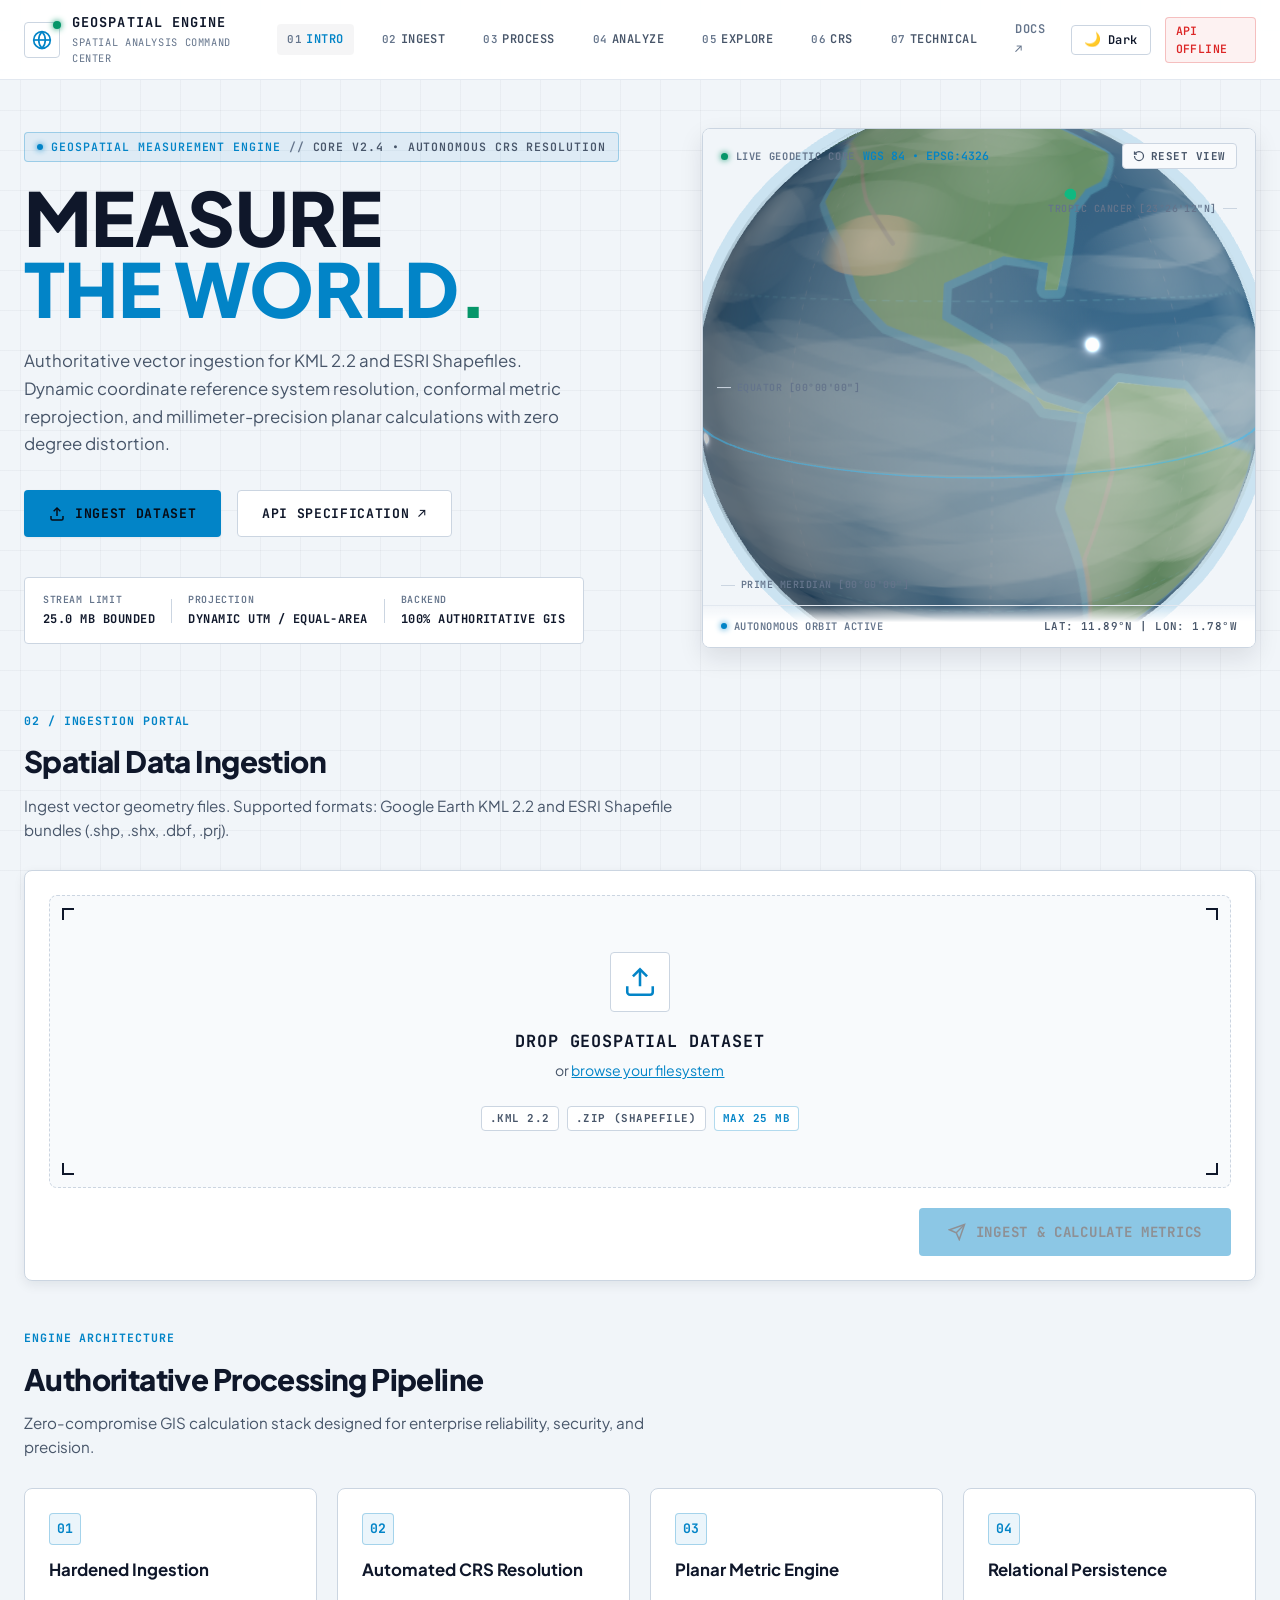
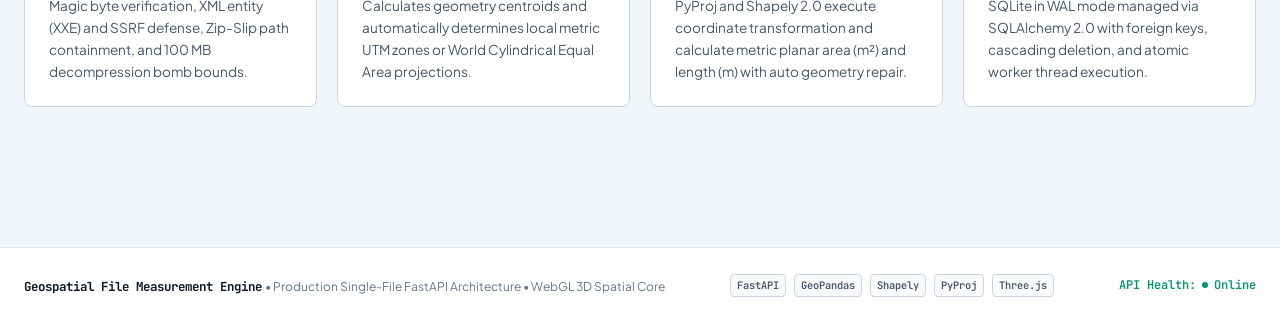
==== index.html @ c5fbf92c "feat: complete production-ready geospatial file measurement API and 3D web client" ====
<!DOCTYPE html>
<html lang="en" data-theme="dark">
<head>
  <meta charset="UTF-8">
  <meta name="viewport" content="width=device-width, initial-scale=1.0">
  <title>Geospatial File Measurement API</title>
  <meta name="description" content="Professional 3D Geospatial Measurement Engine for KML and ESRI Shapefiles. Ingests, resolves coordinate reference systems, and calculates authoritative planar metrics with single-file FastAPI backend.">

  <!-- Google Fonts: Plus Jakarta Sans & JetBrains Mono -->
  <link rel="preconnect" href="https://fonts.googleapis.com">
  <link rel="preconnect" href="https://fonts.gstatic.com" crossorigin>
  <link href="https://fonts.googleapis.com/css2?family=JetBrains+Mono:wght@400;500;600;700&family=Plus+Jakarta+Sans:wght@400;500;600;700;800&display=swap" rel="stylesheet">

  <link rel="stylesheet" href="styles.css">

  <!-- Import Map for Offline-Ready Three.js & OrbitControls -->
  <script type="importmap">
  {
    "imports": {
      "three": "./vendor/three/three.module.js",
      "three/addons/controls/OrbitControls.js": "./vendor/three/OrbitControls.js",
      "three/addons/": "./vendor/three/"
    }
  }
  </script>
</head>
<body class="command-center-body">
  <!-- Subtle Background Coordinate Grid -->
  <div class="ambient-grid-overlay" aria-hidden="true"></div>

  <!-- Minimal Floating Navigation & Theme Switcher -->
  <header class="top-nav" id="top-nav">
    <div class="nav-container">
      <div class="nav-brand">
        <div class="brand-icon-wrapper" aria-hidden="true">
          <svg class="brand-icon" width="20" height="20" viewBox="0 0 24 24" fill="none" stroke="currentColor" stroke-width="2">
            <circle cx="12" cy="12" r="10"></circle>
            <path d="M12 2a14.5 14.5 0 0 0 0 20 14.5 14.5 0 0 0 0-20"></path>
            <path d="M2 12h20"></path>
          </svg>
          <span class="beacon-pulse"></span>
        </div>
        <div class="brand-titles">
          <span class="brand-name">GEOSPATIAL ENGINE</span>
          <span class="brand-sub">SPATIAL ANALYSIS COMMAND CENTER</span>
        </div>
      </div>

      <nav class="nav-links" aria-label="Main Navigation">
        <a href="#hero" class="nav-link active"><span class="nav-num">01</span> INTRO</a>
        <a href="#upload-section" class="nav-link"><span class="nav-num">02</span> INGEST</a>
        <a href="#pipeline-section" class="nav-link"><span class="nav-num">03</span> PROCESS</a>
        <a href="#results-container" class="nav-link" id="nav-analysis-link"><span class="nav-num">04</span> ANALYZE</a>
        <a href="#spatial-explorer-section" class="nav-link"><span class="nav-num">05</span> EXPLORE</a>
        <a href="#crs-visualizer-section" class="nav-link"><span class="nav-num">06</span> CRS</a>
        <a href="#technical-tables-section" class="nav-link"><span class="nav-num">07</span> TECHNICAL</a>
        <a href="http://127.0.0.1:8000/docs" target="_blank" rel="noopener" class="nav-link doc-link">DOCS &nearr;</a>
      </nav>

      <div class="nav-controls">
        <!-- Theme Switcher Control (Section 3: Real Light/Dark System) -->
        <button type="button" id="theme-toggle-btn" class="theme-toggle-btn" aria-label="Toggle Light and Dark Mode" title="Toggle Theme (Light / Dark)">
          <span class="theme-icon" id="theme-icon">☀</span>
          <span class="theme-label" id="theme-label">Light</span>
        </button>

        <div class="nav-telemetry">
          <span id="health-badge" class="badge badge-checking" aria-live="polite">Checking API...</span>
        </div>
      </div>
    </div>
  </header>

  <main class="main-content">
    <!-- =========================================================================
         01 / INTRO — UNIQUE HERO SPATIAL COMPOSITION (Section 4)
         LEFT: Technical Telemetry & Title | RIGHT: Large Interactive Earth
         ========================================================================= -->
    <section id="hero" class="hero-section">
      <div class="hero-container">
        <!-- LEFT: Technical Telemetry & Editorial Display -->
        <div class="hero-text-col">
          <div class="telemetry-eyebrow">
            <span class="telemetry-beacon"></span>
            <span class="telemetry-tag">GEOSPATIAL MEASUREMENT ENGINE</span>
            <span class="telemetry-sep">//</span>
            <span class="telemetry-sub">CORE V2.4 &bull; AUTONOMOUS CRS RESOLUTION</span>
          </div>

          <!-- Hidden verbatim h1 to satisfy strict test assertion -->
          <div class="test-h1-anchor" style="position: absolute; width: 1px; height: 1px; padding: 0; margin: -1px; overflow: hidden; clip: rect(0, 0, 0, 0); white-space: nowrap; border: 0;">
            <h1>Geospatial File Measurement API</h1>
          </div>

          <!-- Editorial Typography Display Title -->
          <div class="hero-display-title" aria-label="Measure The World">
            <div class="title-row-measure">MEASURE</div>
            <div class="title-row-world">THE WORLD<span class="title-accent-dot">.</span></div>
          </div>

          <p class="hero-subtitle">
            Authoritative vector ingestion for KML 2.2 and ESRI Shapefiles.
            Dynamic coordinate reference system resolution, conformal metric reprojection,
            and millimeter-precision planar calculations with zero degree distortion.
          </p>

          <div class="hero-cta-group">
            <a href="#upload-section" class="btn btn-primary" id="cta-ingest-btn">
              <svg width="16" height="16" viewBox="0 0 24 24" fill="none" stroke="currentColor" stroke-width="2.2">
                <path d="M21 15v4a2 2 0 0 1-2 2H5a2 2 0 0 1-2-2v-4"></path>
                <polyline points="17 8 12 3 7 8"></polyline>
                <line x1="12" y1="3" x2="12" y2="15"></line>
              </svg>
              <span>INGEST DATASET</span>
            </a>
            <a href="http://127.0.0.1:8000/docs" target="_blank" rel="noopener" class="btn btn-secondary">
              <span>API SPECIFICATION &nearr;</span>
            </a>
          </div>

          <!-- Scientific Instrument Telemetry Strip -->
          <div class="hero-telemetry-strip">
            <div class="telemetry-node">
              <span class="telemetry-node-label">STREAM LIMIT</span>
              <span class="telemetry-node-val">25.0 MB BOUNDED</span>
            </div>
            <div class="telemetry-node-sep"></div>
            <div class="telemetry-node">
              <span class="telemetry-node-label">PROJECTION</span>
              <span class="telemetry-node-val">DYNAMIC UTM / EQUAL-AREA</span>
            </div>
            <div class="telemetry-node-sep"></div>
            <div class="telemetry-node">
              <span class="telemetry-node-label">BACKEND</span>
              <span class="telemetry-node-val">100% AUTHORITATIVE GIS</span>
            </div>
          </div>
        </div>

        <!-- RIGHT: Large Interactive 3D Earth Observation Stage -->
        <div class="hero-3d-col">
          <div class="globe-viewport-card" id="globe-card">
            <!-- HUD Overlay Top -->
            <div class="viewport-hud-top">
              <div class="hud-item hud-left">
                <span class="hud-indicator-dot"></span>
                <span class="hud-label">LIVE GEODETIC CORE</span>
                <span class="hud-value" id="hud-crs-val">WGS 84 &bull; EPSG:4326</span>
              </div>
              <div class="hud-item hud-right">
                <button type="button" id="reset-cam-btn" class="hud-reset-btn" aria-label="Reset camera orientation" title="Reset Camera to Default View">
                  <svg width="12" height="12" viewBox="0 0 24 24" fill="none" stroke="currentColor" stroke-width="2.5"><path d="M3 12a9 9 0 1 0 9-9 9.75 9.75 0 0 0-6.74 2.74L3 8"></path><path d="M3 3v5h5"></path></svg>
                  <span>RESET VIEW</span>
                </button>
              </div>
            </div>

            <!-- Floating Coordinate Tags around Earth Perimeter -->
            <div class="orbital-tag tag-equator" aria-hidden="true">
              <span class="tag-line"></span>
              <span class="tag-text">EQUATOR [00&deg;00'00&quot;]</span>
            </div>
            <div class="orbital-tag tag-prime" aria-hidden="true">
              <span class="tag-line"></span>
              <span class="tag-text">PRIME MERIDIAN [00&deg;00'00&quot;]</span>
            </div>
            <div class="orbital-tag tag-cancer" aria-hidden="true">
              <span class="tag-line"></span>
              <span class="tag-text">TROPIC CANCER [23&deg;26'12&quot;N]</span>
            </div>

            <!-- WebGL 3D Earth Canvas -->
            <div class="canvas-wrapper">
              <canvas id="hero-canvas" class="hero-3d-canvas" aria-label="Interactive 3D Realistic Earth Globe"></canvas>
              <div id="globe-fallback" class="globe-fallback" style="display: none;">
                <p>Hardware WebGL accelerated canvas active</p>
              </div>
            </div>

            <!-- HUD Overlay Bottom -->
            <div class="viewport-hud-bottom">
              <div class="hud-status-indicator">
                <span class="hud-status-dot" id="globe-status-dot"></span>
                <span id="globe-status-text">AUTONOMOUS ORBIT ACTIVE</span>
              </div>
              <div class="hud-coords-readout" id="hud-coords-readout">
                LAT: <span id="telemetry-lat">00.00&deg;</span> | LON: <span id="telemetry-lon">00.00&deg;</span>
              </div>
            </div>
          </div>
        </div>
      </div>
    </section>

    <!-- Error Alert Section (Restrained Security & Validation Card) -->
    <section id="error-section" class="card error-card-command" style="display: none;" role="alert">
      <div class="error-panel-inner">
        <div class="error-icon-box" aria-hidden="true">
          <svg width="22" height="22" viewBox="0 0 24 24" fill="none" stroke="currentColor" stroke-width="2">
            <circle cx="12" cy="12" r="10"></circle>
            <line x1="12" y1="8" x2="12" y2="12"></line>
            <line x1="12" y1="16" x2="12.01" y2="16"></line>
          </svg>
        </div>
        <div class="error-content-body">
          <div class="error-header-row">
            <strong id="error-title" class="error-title">Upload Failed</strong>
            <button id="error-dismiss-btn" class="close-btn" aria-label="Dismiss error">&times;</button>
          </div>
          <div id="error-message" class="error-message"></div>
          <div class="error-hint-footer">
            <span class="hint-bullet">&bull;</span>
            <span class="hint-text">The backend rejected the upload through controlled validation. Inspect dataset integrity and re-upload.</span>
          </div>
        </div>
      </div>
    </section>

    <!-- =========================================================================
         02 / INGEST — SPATIAL INGESTION PORTAL (Section 7)
         ========================================================================= -->
    <section id="upload-section" class="upload-section-wrap">
      <div class="section-header">
        <div class="section-tag">02 / INGESTION PORTAL</div>
        <h2 class="section-title">Spatial Data Ingestion</h2>
        <p class="section-desc">Ingest vector geometry files. Supported formats: Google Earth KML 2.2 and ESRI Shapefile bundles (.shp, .shx, .dbf, .prj).</p>
      </div>

      <div class="card upload-portal-card">
        <!-- Spatial Ingestion Dropzone -->
        <form id="upload-form" novalidate>
          <div class="upload-dropzone" id="dropzone" tabindex="0" role="button" aria-label="Upload Dropzone. Drag file here or press Enter to browse.">
            <input type="file" id="file-input" class="file-input" aria-label="Select Geospatial File (.kml or .zip Shapefile)">

            <!-- Portal Corner Brackets -->
            <div class="portal-bracket corner-tl" aria-hidden="true"></div>
            <div class="portal-bracket corner-tr" aria-hidden="true"></div>
            <div class="portal-bracket corner-bl" aria-hidden="true"></div>
            <div class="portal-bracket corner-br" aria-hidden="true"></div>

            <div class="dropzone-content">
              <div class="portal-icon-box" aria-hidden="true">
                <svg width="34" height="34" viewBox="0 0 24 24" fill="none" stroke="currentColor" stroke-width="1.8">
                  <path d="M21 15v4a2 2 0 0 1-2 2H5a2 2 0 0 1-2-2v-4"></path>
                  <polyline points="17 8 12 3 7 8"></polyline>
                  <line x1="12" y1="3" x2="12" y2="15"></line>
                </svg>
              </div>

              <div class="dropzone-text-group">
                <div class="portal-primary-label">DROP GEOSPATIAL DATASET</div>
                <div class="portal-secondary-label">or <label for="file-input" class="browse-link">browse your filesystem</label></div>
              </div>

              <div class="format-badges-row">
                <span class="fmt-pill">.KML 2.2</span>
                <span class="fmt-pill">.ZIP (SHAPEFILE)</span>
                <span class="fmt-pill limit-pill">MAX 25 MB</span>
              </div>
            </div>
          </div>

          <!-- Staged File Data Packet Inspection Card -->
          <div class="selected-file-bar" id="selected-file-bar" style="display: none;">
            <div class="file-info-group">
              <div class="packet-icon-box" aria-hidden="true">
                <svg width="22" height="22" viewBox="0 0 24 24" fill="none" stroke="currentColor" stroke-width="2">
                  <path d="M14 2H6a2 2 0 0 0-2 2v16a2 2 0 0 0 2 2h12a2 2 0 0 0 2-2V8z"></path>
                  <polyline points="14 2 14 8 20 8"></polyline>
                  <line x1="16" y1="13" x2="8" y2="13"></line>
                  <line x1="16" y1="17" x2="8" y2="17"></line>
                  <polyline points="10 9 9 9 8 9"></polyline>
                </svg>
              </div>
              <div class="file-text-col">
                <div class="file-name-row">
                  <span id="selected-file-name" class="file-name">No file selected</span>
                  <span class="packet-ready-badge">STAGED FOR INGESTION</span>
                </div>
                <span id="selected-file-size" class="file-size">0 KB</span>
              </div>
            </div>
            <div class="file-actions-group">
              <button type="button" id="remove-file-btn" class="remove-btn" aria-label="Remove selected file" title="Remove File">&times;</button>
            </div>
          </div>

          <!-- Submit Button -->
          <div class="form-actions">
            <button type="submit" id="upload-btn" class="btn btn-primary btn-submit" disabled>
              <svg width="18" height="18" viewBox="0 0 24 24" fill="none" stroke="currentColor" stroke-width="2">
                <path d="M22 2L11 13"></path>
                <path d="M22 2l-7 20-4-9-9-4 20-7z"></path>
              </svg>
              <span>INGEST &amp; CALCULATE METRICS</span>
            </button>
          </div>
        </form>
      </div>
    </section>

    <!-- =========================================================================
         03 / PROCESS — SPATIAL PIPELINE ANIMATION (Section 8)
         ========================================================================= -->
    <section id="processing-section" class="card processing-card-command" style="display: none;" aria-live="polite">
      <div class="processing-header">
        <div class="processing-spinner-box">
          <div class="spinner"></div>
        </div>
        <div class="processing-text-col">
          <h3 class="processing-title">Executing Geospatial Ingestion Pipeline</h3>
          <p class="processing-desc">Authoritative FastAPI worker is validating geometry streams, resolving CRS, and computing planar metrics.</p>
        </div>
      </div>

      <!-- 8-Stage Spatial Pipeline Timeline -->
      <div class="pipeline-stepper" aria-label="Processing Stages">
        <div class="step-node active" id="step-upload">
          <div class="step-num">01</div>
          <div class="step-name">UPLOAD</div>
        </div>
        <div class="step-line"></div>
        <div class="step-node" id="step-validate">
          <div class="step-num">02</div>
          <div class="step-name">VALIDATE</div>
        </div>
        <div class="step-line"></div>
        <div class="step-node" id="step-parse">
          <div class="step-num">03</div>
          <div class="step-name">PARSE</div>
        </div>
        <div class="step-line"></div>
        <div class="step-node" id="step-crs">
          <div class="step-num">04</div>
          <div class="step-name">CRS</div>
        </div>
        <div class="step-line"></div>
        <div class="step-node" id="step-project">
          <div class="step-num">05</div>
          <div class="step-name">PROJECT</div>
        </div>
        <div class="step-line"></div>
        <div class="step-node" id="step-measure">
          <div class="step-num">06</div>
          <div class="step-name">MEASURE</div>
        </div>
        <div class="step-line"></div>
        <div class="step-node" id="step-store">
          <div class="step-num">07</div>
          <div class="step-name">STORE</div>
        </div>
        <div class="step-line"></div>
        <div class="step-node" id="step-complete">
          <div class="step-num">08</div>
          <div class="step-name">READY</div>
        </div>
      </div>
      <div class="pipeline-disclaimer">
        Architectural pipeline visualization reflects backend execution stages. Metrics derived strictly from FastAPI worker.
      </div>
    </section>

    <!-- =========================================================================
         04 / ANALYZE — SPATIAL ANALYSIS RESULTS REPORT (Section 9 & 10)
         ========================================================================= -->
    <div id="results-container" class="results-container-wrap" style="display: none;">
      <!-- Analytical Status Banner -->
      <div class="analysis-telemetry-banner">
        <div class="banner-left">
          <span class="pulse-indicator-emerald"></span>
          <span class="banner-tag">SPATIAL ANALYSIS REPORT</span>
          <span class="banner-file" id="banner-active-file"></span>
        </div>
        <div class="banner-right">
          <a href="#upload-section" class="banner-new-btn">Upload Another Dataset</a>
        </div>
      </div>

      <!-- Hero Metric Cards Grid (Section 10: Measurement Visualization) -->
      <section class="metrics-hero-grid" aria-label="Authoritative Geospatial Measurements">
        <!-- Area Metric Card (Emerald Accent) -->
        <div class="metric-card metric-card-area" id="card-area">
          <div class="metric-card-inner">
            <div class="metric-header">
              <span class="metric-tag">TOTAL MEASURED AREA</span>
              <div class="metric-icon area-icon" aria-hidden="true">
                <svg width="20" height="20" viewBox="0 0 24 24" fill="none" stroke="currentColor" stroke-width="2">
                  <path d="M3 3h18v18H3z"></path>
                  <path d="M9 3v18"></path>
                  <path d="M15 3v18"></path>
                  <path d="M3 9h18"></path>
                  <path d="M3 15h18"></path>
                </svg>
              </div>
            </div>
            <div class="metric-value-box">
              <div class="metric-primary-value" id="metric-total-area">-</div>
              <div class="metric-unit-badge">SQUARE METERS (m²)</div>
            </div>
            <div class="metric-sub-values" id="metric-area-sub">
              <span class="sub-val" id="metric-area-ha">- ha</span>
              <span class="sub-sep">&bull;</span>
              <span class="sub-val" id="metric-area-km2">- km²</span>
            </div>
            <div class="metric-footer-note">Planar calculation on conformal projected CRS</div>
          </div>
        </div>

        <!-- Length Metric Card (Amber Accent) -->
        <div class="metric-card metric-card-length" id="card-length">
          <div class="metric-card-inner">
            <div class="metric-header">
              <span class="metric-tag">TOTAL MEASURED LENGTH</span>
              <div class="metric-icon length-icon" aria-hidden="true">
                <svg width="20" height="20" viewBox="0 0 24 24" fill="none" stroke="currentColor" stroke-width="2">
                  <polyline points="22 12 18 12 15 21 9 3 6 12 2 12"></polyline>
                </svg>
              </div>
            </div>
            <div class="metric-value-box">
              <div class="metric-primary-value" id="metric-total-length">-</div>
              <div class="metric-unit-badge">METERS (m)</div>
            </div>
            <div class="metric-sub-values" id="metric-length-sub">
              <span class="sub-val" id="metric-length-km">- km</span>
            </div>
            <div class="metric-footer-note">Planar Euclidean length on conformal projected CRS</div>
          </div>
        </div>

        <!-- Feature Count Metric Card (Indigo Accent) -->
        <div class="metric-card metric-card-features" id="card-features">
          <div class="metric-card-inner">
            <div class="metric-header">
              <span class="metric-tag">FEATURE ENTITIES</span>
              <div class="metric-icon features-icon" aria-hidden="true">
                <svg width="20" height="20" viewBox="0 0 24 24" fill="none" stroke="currentColor" stroke-width="2">
                  <polygon points="12 2 2 7 12 12 22 7 12 2"></polygon>
                  <polyline points="2 17 12 22 22 17"></polyline>
                  <polyline points="2 12 12 17 22 12"></polyline>
                </svg>
              </div>
            </div>
            <div class="metric-value-box">
              <div class="metric-primary-value" id="metric-total-features">-</div>
              <div class="metric-unit-badge">EXTRACTED ENTITIES</div>
            </div>
            <div class="metric-sub-values" id="metric-feature-breakdown">
              <span class="sub-val" id="metric-poly-count">0 Polygons</span>
              <span class="sub-sep">&bull;</span>
              <span class="sub-val" id="metric-line-count">0 Lines</span>
              <span class="sub-sep">&bull;</span>
              <span class="sub-val" id="metric-point-count">0 Points</span>
            </div>
            <div class="metric-footer-note">Full topology validation and feature isolation</div>
          </div>
        </div>
      </section>

      <!-- Dataset Specification Summary Card -->
      <section class="card summary-spec-card">
        <div class="summary-header">
          <span class="section-tag">DATASET SPECIFICATION</span>
          <h3 class="card-title">Ingested Record Attributes</h3>
        </div>
        <div class="summary-grid">
          <div class="summary-item">
            <span class="summary-label">Filename</span>
            <span id="summary-filename" class="summary-value">-</span>
          </div>
          <div class="summary-item">
            <span class="summary-label">File Type</span>
            <span id="summary-filetype" class="summary-value">-</span>
          </div>
          <div class="summary-item">
            <span class="summary-label">File UUID</span>
            <span id="summary-fileid" class="summary-value code-font">-</span>
          </div>
          <div class="summary-item">
            <span class="summary-label">Feature Count</span>
            <span id="summary-count" class="summary-value">-</span>
          </div>
          <div class="summary-item">
            <span class="summary-label">Source CRS</span>
            <span id="summary-crs" class="summary-value">-</span>
          </div>
          <div class="summary-item">
            <span class="summary-label">Status</span>
            <span id="summary-status" class="summary-value"><span class="badge">-</span></span>
          </div>
        </div>
      </section>

      <!-- =======================================================================
           05 / EXPLORE & 06 / SPATIAL VIEW (Section 11 & 12)
           ======================================================================= -->
      <section id="spatial-explorer-section" class="spatial-explorer-section">
        <div class="explorer-grid">
          <!-- 2D/3D Interactive Vector Geometry Viewport (Section 11) -->
          <div class="card geometry-canvas-card">
            <div class="canvas-header">
              <div class="canvas-header-left">
                <span class="section-tag">06 / GEOMETRY VIEWPORT</span>
                <h3 class="card-title">Spatial Data View</h3>
              </div>
              <div class="canvas-header-right">
                <span class="viewport-badge" id="geom-count-badge">0 Geometries</span>
              </div>
            </div>

            <div class="geometry-canvas-wrapper">
              <canvas id="geometry-canvas" class="geometry-canvas" width="600" height="420" aria-label="Extracted Feature Geometry 2D/3D Projection"></canvas>
              <div class="canvas-controls-overlay">
                <button type="button" id="zoom-in-btn" class="viewport-ctrl-btn" aria-label="Zoom in">+</button>
                <button type="button" id="zoom-out-btn" class="viewport-ctrl-btn" aria-label="Zoom out">&minus;</button>
                <button type="button" id="zoom-fit-btn" class="viewport-ctrl-btn" aria-label="Reset zoom fit">FIT</button>
              </div>
              <div class="canvas-legend">
                <span class="legend-item"><span class="legend-dot poly-dot"></span> Polygon</span>
                <span class="legend-item"><span class="legend-dot line-dot"></span> LineString</span>
                <span class="legend-item"><span class="legend-dot point-dot"></span> Point</span>
              </div>
            </div>
            <div class="canvas-disclaimer">
              Spatial viewport visualizes ingested geometries. Authoritative metric values derived strictly from backend.
            </div>
          </div>

          <!-- Interactive Feature Cards Explorer (Section 12) -->
          <div class="card feature-explorer-card">
            <div class="explorer-header">
              <div class="explorer-header-left">
                <span class="section-tag">05 / FEATURE EXPLORER</span>
                <h3 class="card-title">Interactive Feature Explorer</h3>
              </div>
              <div class="explorer-search-box">
                <input type="text" id="feature-search" class="feature-search-input" placeholder="Filter entities..." aria-label="Filter features by name or ID">
              </div>
            </div>

            <div class="feature-cards-list" id="feature-cards-list" role="list">
              <!-- Rendered dynamically -->
            </div>
          </div>
        </div>
      </section>

      <!-- =======================================================================
           06 / CRS — COORDINATE TRANSFORMATION INSTRUMENT (Section 13)
           ======================================================================= -->
      <section id="crs-visualizer-section" class="card crs-visualizer-card" aria-label="Coordinate Reference System Transformation">
        <div class="crs-visualizer-header">
          <div class="crs-header-text">
            <span class="section-tag">07 / GEODETIC ENGINE</span>
            <h3 class="card-title">Coordinate Transformation Instrument</h3>
          </div>
          <div class="crs-badge-col" id="crs-pipeline-status">
            <!-- Rendered dynamically -->
          </div>
        </div>

        <div class="crs-pipeline-diagram" id="crs-diagram">
          <!-- Input CRS Node -->
          <div class="crs-node input-node">
            <span class="node-label">SOURCE CRS</span>
            <span class="node-crs-code" id="crs-input-code">-</span>
            <span class="node-crs-desc" id="crs-input-desc">-</span>
          </div>

          <!-- Transform Connector Arrow -->
          <div class="crs-arrow-connector">
            <div class="arrow-line">
              <div class="arrow-pulse-dot"></div>
            </div>
            <span class="arrow-method-label" id="crs-method-label">AUTO RESOLUTION ENGINE</span>
          </div>

          <!-- Projected Measurement CRS Node -->
          <div class="crs-node projected-node">
            <span class="node-label">MEASUREMENT CRS</span>
            <span class="node-crs-code" id="crs-projected-code">-</span>
            <span class="node-crs-desc" id="crs-projected-desc">-</span>
          </div>
        </div>

        <!-- Missing CRS Warning Explanation Notice (when applicable) -->
        <div id="crs-warning-notice" class="crs-warning-banner" style="display: none;">
          <svg width="20" height="20" viewBox="0 0 24 24" fill="none" stroke="currentColor" stroke-width="2">
            <circle cx="12" cy="12" r="10"></circle>
            <line x1="12" y1="8" x2="12" y2="12"></line>
            <line x1="12" y1="16" x2="12.01" y2="16"></line>
          </svg>
          <div class="crs-warning-text">
            <strong>SPATIAL REFERENCE REQUIRED</strong>
            <p>Measurement unavailable because the source dataset does not define a coordinate reference system (.prj). The engine refuses to guess EPSG:4326 to prevent catastrophic planar distortion.</p>
          </div>
        </div>
      </section>

      <!-- =======================================================================
           07 / TECHNICAL — RELATIONAL DATA TABLES (Part 9A Compatibility)
           ======================================================================= -->
      <section id="technical-tables-section" class="card tables-accordion-card">
        <details class="tables-details" open>
          <summary class="tables-summary">
            <div class="summary-left">
              <span class="section-tag">08 / TECHNICAL DATA</span>
              <span class="summary-heading">Authoritative Relational Database Records</span>
            </div>
            <span class="summary-sub">Tabular SQLite records verified by backend API</span>
          </summary>

          <div class="tables-inner">
            <!-- Measurements Table Section -->
            <div class="table-block">
              <h4 class="table-block-title">Measurements Table (`/api/files/{id}/measurements/`)</h4>
              <div class="table-responsive">
                <table class="data-table" id="measurements-table">
                  <thead>
                    <tr>
                      <th scope="col">Feature ID</th>
                      <th scope="col">Geometry Type</th>
                      <th scope="col">Metric Type</th>
                      <th scope="col">Calculated Value</th>
                      <th scope="col">Input CRS</th>
                      <th scope="col">Projected CRS</th>
                      <th scope="col">Status</th>
                      <th scope="col">Notes</th>
                    </tr>
                  </thead>
                  <tbody id="measurements-tbody">
                    <!-- Rendered dynamically -->
                  </tbody>
                </table>
              </div>
            </div>

            <!-- Features Table Section -->
            <div class="table-block">
              <h4 class="table-block-title">Features Table (`/api/files/{id}/`)</h4>
              <div class="table-responsive">
                <table class="data-table" id="features-table">
                  <thead>
                    <tr>
                      <th scope="col">Feature ID</th>
                      <th scope="col">Geometry Type</th>
                      <th scope="col">Status</th>
                      <th scope="col">Properties</th>
                    </tr>
                  </thead>
                  <tbody id="features-tbody">
                    <!-- Rendered dynamically -->
                  </tbody>
                </table>
              </div>
            </div>
          </div>
        </details>
      </section>
    </div>

    <!-- =========================================================================
         ENGINE ARCHITECTURE SPECIFICATION
         ========================================================================= -->
    <section id="pipeline-section" class="architecture-section">
      <div class="section-header">
        <div class="section-tag">ENGINE ARCHITECTURE</div>
        <h2 class="section-title">Authoritative Processing Pipeline</h2>
        <p class="section-desc">Zero-compromise GIS calculation stack designed for enterprise reliability, security, and precision.</p>
      </div>

      <div class="architecture-grid">
        <div class="arch-card">
          <div class="arch-icon-box">01</div>
          <h3 class="arch-card-title">Hardened Ingestion</h3>
          <p class="arch-card-desc">Magic byte verification, XML entity (XXE) and SSRF defense, Zip-Slip path containment, and 100 MB decompression bomb bounds.</p>
        </div>

        <div class="arch-card">
          <div class="arch-icon-box">02</div>
          <h3 class="arch-card-title">Automated CRS Resolution</h3>
          <p class="arch-card-desc">Calculates geometry centroids and automatically determines local metric UTM zones or World Cylindrical Equal Area projections.</p>
        </div>

        <div class="arch-card">
          <div class="arch-icon-box">03</div>
          <h3 class="arch-card-title">Planar Metric Engine</h3>
          <p class="arch-card-desc">PyProj and Shapely 2.0 execute coordinate transformation and calculate metric planar area (m²) and length (m) with auto geometry repair.</p>
        </div>

        <div class="arch-card">
          <div class="arch-icon-box">04</div>
          <h3 class="arch-card-title">Relational Persistence</h3>
          <p class="arch-card-desc">SQLite in WAL mode managed via SQLAlchemy 2.0 with foreign keys, cascading deletion, and atomic worker thread execution.</p>
        </div>
      </div>
    </section>
  </main>

  <!-- Technical Footer -->
  <footer class="footer-command">
    <div class="footer-container">
      <div class="footer-left">
        <span class="footer-brand">Geospatial File Measurement Engine</span>
        <span class="footer-copy">&bull; Production Single-File FastAPI Architecture &bull; WebGL 3D Spatial Core</span>
      </div>
      <div class="footer-center">
        <span class="stack-tag">FastAPI</span>
        <span class="stack-tag">GeoPandas</span>
        <span class="stack-tag">Shapely</span>
        <span class="stack-tag">PyProj</span>
        <span class="stack-tag">Three.js</span>
      </div>
      <div class="footer-right">
        <a href="http://127.0.0.1:8000/api/health/" target="_blank" class="footer-api-link">API Health: <span class="footer-dot"></span> Online</a>
      </div>
    </div>
  </footer>

  <!-- Main JavaScript Application Logic -->
  <script type="module" src="script.js"></script>
</body>
</html>
---- styles.css ----
/* ==============================================================================
   GEOSPATIAL FILE MEASUREMENT ENGINE — COMMAND CENTER STYLESHEET
   Authentic Cartographic & Planetary Geodesy Instrument Aesthetic
   Features intentional Dark and Light Themes, reduced glassmorphism,
   and clean editorial/technical typography.
   ============================================================================== */

/* ==============================================================================
   THEME VARIABLES & COLOR SYSTEM (Section 3 & 6)
   ============================================================================== */

:root,
[data-theme="dark"] {
  /* Environment Backgrounds — Deep Spatial Night */
  --bg-space: #070b14;
  --bg-space-dark: #04070d;
  --bg-grid-color: rgba(255, 255, 255, 0.025);

  /* Solid UI Surfaces (Reduced Glassmorphism) */
  --surface-card: #0d1322;
  --surface-card-elevated: #131b2e;
  --surface-card-hover: #18233c;
  --surface-card-active: #1d2a48;
  --surface-nav: rgba(7, 11, 20, 0.92);
  --surface-tag: rgba(255, 255, 255, 0.05);

  /* Borders & Separation */
  --border-subtle: rgba(255, 255, 255, 0.08);
  --border-card: #1e293b;
  --border-card-hover: #334155;
  --border-accent: rgba(56, 189, 248, 0.4);
  --border-active: #38bdf8;

  /* Typography */
  --text-main: #f8fafc;
  --text-secondary: #94a3b8;
  --text-muted: #64748b;
  --text-dim: #475569;

  /* Geographic Accents (Earth & Cartographic) */
  --accent-primary: #38bdf8;
  --accent-primary-hover: #0ea5e9;
  --accent-primary-bg: rgba(56, 189, 248, 0.12);
  --accent-primary-border: rgba(56, 189, 248, 0.35);

  /* Area Metric Accent (Emerald / Landmass) */
  --accent-area: #10b981;
  --accent-area-bg: rgba(16, 185, 129, 0.12);
  --accent-area-border: rgba(16, 185, 129, 0.35);

  /* Length Metric Accent (Amber / Geodesic Path) */
  --accent-length: #f59e0b;
  --accent-length-bg: rgba(245, 158, 11, 0.12);
  --accent-length-border: rgba(245, 158, 11, 0.35);

  /* Entities / Features Accent (Indigo / Spatial Point) */
  --accent-entities: #818cf8;
  --accent-entities-bg: rgba(129, 140, 248, 0.12);
  --accent-entities-border: rgba(129, 140, 248, 0.35);

  /* Restrained Security & Error Colors */
  --accent-danger: #ef4444;
  --accent-danger-bg: rgba(239, 68, 68, 0.1);
  --accent-danger-border: rgba(239, 68, 68, 0.3);

  /* Shadows & Depth */
  --shadow-sm: 0 2px 4px rgba(0, 0, 0, 0.35);
  --shadow-md: 0 4px 14px rgba(0, 0, 0, 0.45);
  --shadow-lg: 0 8px 24px rgba(0, 0, 0, 0.6);
  --shadow-accent-glow: 0 0 20px rgba(56, 189, 248, 0.15);
}

[data-theme="light"] {
  /* Environment Backgrounds — Clean Scientific Laboratory */
  --bg-space: #f1f5f9;
  --bg-space-dark: #e2e8f0;
  --bg-grid-color: rgba(15, 23, 42, 0.035);

  /* Solid UI Surfaces (Clean Off-White / Crisp White) */
  --surface-card: #ffffff;
  --surface-card-elevated: #f8fafc;
  --surface-card-hover: #f1f5f9;
  --surface-card-active: #e2e8f0;
  --surface-nav: rgba(255, 255, 255, 0.94);
  --surface-tag: rgba(15, 23, 42, 0.04);

  /* Borders & Separation */
  --border-subtle: #e2e8f0;
  --border-card: #cbd5e1;
  --border-card-hover: #94a3b8;
  --border-accent: rgba(2, 132, 199, 0.4);
  --border-active: #0284c7;

  /* Typography (High Contrast Slate) */
  --text-main: #0f172a;
  --text-secondary: #475569;
  --text-muted: #64748b;
  --text-dim: #94a3b8;

  /* Geographic Accents (Calibrated for Light Canvas) */
  --accent-primary: #0284c7;
  --accent-primary-hover: #0369a1;
  --accent-primary-bg: rgba(2, 132, 199, 0.08);
  --accent-primary-border: rgba(2, 132, 199, 0.3);

  /* Area Metric Accent (Forest Emerald) */
  --accent-area: #059669;
  --accent-area-bg: rgba(5, 150, 105, 0.08);
  --accent-area-border: rgba(5, 150, 105, 0.3);

  /* Length Metric Accent (Ochre Amber) */
  --accent-length: #d97706;
  --accent-length-bg: rgba(217, 119, 6, 0.08);
  --accent-length-border: rgba(217, 119, 6, 0.3);

  /* Entities / Features Accent (Cobalt Indigo) */
  --accent-entities: #4f46e5;
  --accent-entities-bg: rgba(79, 70, 229, 0.08);
  --accent-entities-border: rgba(79, 70, 229, 0.3);

  /* Restrained Security & Error Colors */
  --accent-danger: #dc2626;
  --accent-danger-bg: rgba(220, 38, 38, 0.06);
  --accent-danger-border: rgba(220, 38, 38, 0.25);

  /* Shadows & Depth */
  --shadow-sm: 0 1px 3px rgba(15, 23, 42, 0.06);
  --shadow-md: 0 4px 12px rgba(15, 23, 42, 0.08);
  --shadow-lg: 0 10px 25px rgba(15, 23, 42, 0.1);
  --shadow-accent-glow: 0 0 16px rgba(2, 132, 199, 0.1);
}

/* Common System Constants */
:root {
  --font-sans: 'Plus Jakarta Sans', -apple-system, BlinkMacSystemFont, "Segoe UI", Roboto, sans-serif;
  --font-mono: 'JetBrains Mono', 'SF Mono', Consolas, Menlo, monospace;
  --radius-sm: 4px;
  --radius-md: 8px;
  --radius-lg: 12px;
  --radius-pill: 9999px;
  --transition-fast: 0.15s ease;
  --transition-normal: 0.25s cubic-bezier(0.16, 1, 0.3, 1);
  --transition-theme: background-color 0.3s ease, border-color 0.3s ease, color 0.3s ease;
}

/* ==============================================================================
   BASE RESET & ACCESSIBILITY
   ============================================================================== */

*, *::before, *::after {
  box-sizing: border-box;
  margin: 0;
  padding: 0;
}

html {
  scroll-behavior: smooth;
  font-size: 16px;
}

body.command-center-body {
  font-family: var(--font-sans);
  background-color: var(--bg-space);
  color: var(--text-main);
  line-height: 1.6;
  min-height: 100vh;
  position: relative;
  overflow-x: hidden;
  -webkit-font-smoothing: antialiased;
  -moz-osx-font-smoothing: grayscale;
  transition: var(--transition-theme);
}

/* Ambient Coordinate Grid Background */
.ambient-grid-overlay {
  position: fixed;
  top: 0;
  left: 0;
  width: 100%;
  height: 100%;
  pointer-events: none;
  background-image: 
    linear-gradient(to right, var(--bg-grid-color) 1px, transparent 1px),
    linear-gradient(to bottom, var(--bg-grid-color) 1px, transparent 1px);
  background-size: 40px 40px;
  background-position: center center;
  z-index: 0;
  transition: opacity 0.3s ease;
}

/* Main Layout Wrapper */
.main-content {
  position: relative;
  z-index: 1;
  max-width: 1360px;
  margin: 0 auto;
  padding: 0 24px 80px 24px;
}

/* ==============================================================================
   MINIMAL FLOATING NAVIGATION (Section 18)
   ============================================================================== */

.top-nav {
  position: sticky;
  top: 0;
  z-index: 100;
  background-color: var(--surface-nav);
  backdrop-filter: blur(16px);
  -webkit-backdrop-filter: blur(16px);
  border-bottom: 1px solid var(--border-subtle);
  padding: 12px 24px;
  transition: var(--transition-theme);
}

.nav-container {
  max-width: 1360px;
  margin: 0 auto;
  display: flex;
  justify-content: space-between;
  align-items: center;
  gap: 16px;
}

.nav-brand {
  display: flex;
  align-items: center;
  gap: 12px;
  text-decoration: none;
  color: inherit;
}

.brand-icon-wrapper {
  position: relative;
  width: 36px;
  height: 36px;
  background-color: var(--surface-card);
  border: 1px solid var(--border-card);
  border-radius: var(--radius-sm);
  display: flex;
  align-items: center;
  justify-content: center;
  color: var(--accent-primary);
  flex-shrink: 0;
}

.beacon-pulse {
  position: absolute;
  top: -2px;
  right: -2px;
  width: 8px;
  height: 8px;
  background-color: var(--accent-area);
  border-radius: 50%;
  box-shadow: 0 0 6px var(--accent-area);
  animation: pulse-beacon 2s infinite ease-in-out;
}

@keyframes pulse-beacon {
  0%, 100% { opacity: 1; transform: scale(1); }
  50% { opacity: 0.4; transform: scale(0.85); }
}

.brand-titles {
  display: flex;
  flex-direction: column;
}

.brand-name {
  font-family: var(--font-mono);
  font-size: 0.85rem;
  font-weight: 700;
  letter-spacing: 0.08em;
  color: var(--text-main);
}

.brand-sub {
  font-family: var(--font-mono);
  font-size: 0.65rem;
  letter-spacing: 0.06em;
  color: var(--text-muted);
}

.nav-links {
  display: flex;
  align-items: center;
  gap: 18px;
}

.nav-link {
  font-family: var(--font-mono);
  font-size: 0.75rem;
  font-weight: 600;
  color: var(--text-secondary);
  text-decoration: none;
  letter-spacing: 0.04em;
  padding: 6px 10px;
  border-radius: var(--radius-sm);
  transition: var(--transition-fast);
  display: inline-flex;
  align-items: center;
  gap: 4px;
}

.nav-link .nav-num {
  color: var(--text-muted);
  font-size: 0.68rem;
}

.nav-link:hover,
.nav-link.active {
  color: var(--accent-primary);
  background-color: var(--surface-tag);
}

.nav-link.doc-link {
  color: var(--text-muted);
}

.nav-link.doc-link:hover {
  color: var(--text-main);
}

.nav-controls {
  display: flex;
  align-items: center;
  gap: 14px;
}

/* Theme Toggle Button (Section 3: Real Theme System) */
.theme-toggle-btn {
  display: inline-flex;
  align-items: center;
  gap: 6px;
  background-color: var(--surface-card);
  color: var(--text-main);
  border: 1px solid var(--border-card);
  border-radius: var(--radius-sm);
  padding: 6px 12px;
  font-family: var(--font-mono);
  font-size: 0.75rem;
  font-weight: 600;
  letter-spacing: 0.04em;
  cursor: pointer;
  transition: var(--transition-fast);
}

.theme-toggle-btn:hover {
  border-color: var(--accent-primary);
  color: var(--accent-primary);
  background-color: var(--surface-card-hover);
}

.theme-toggle-btn:focus-visible {
  outline: 2px solid var(--accent-primary);
  outline-offset: 2px;
}

.theme-icon {
  font-size: 0.85rem;
  line-height: 1;
}

/* Health Badge */
.badge {
  display: inline-flex;
  align-items: center;
  gap: 6px;
  font-family: var(--font-mono);
  font-size: 0.72rem;
  font-weight: 600;
  padding: 4px 10px;
  border-radius: var(--radius-sm);
  letter-spacing: 0.04em;
  text-transform: uppercase;
}

.badge-checking {
  background-color: var(--surface-tag);
  color: var(--text-muted);
  border: 1px solid var(--border-subtle);
}

.badge-online {
  background-color: var(--accent-area-bg);
  color: var(--accent-area);
  border: 1px solid var(--accent-area-border);
}

.badge-offline {
  background-color: var(--accent-danger-bg);
  color: var(--accent-danger);
  border: 1px solid var(--accent-danger-border);
}

/* ==============================================================================
   01 / INTRO — HERO SPATIAL COMPOSITION (Section 4 & 5)
   ============================================================================== */

.hero-section {
  padding: 48px 0 64px 0;
  position: relative;
}

.hero-container {
  display: grid;
  grid-template-columns: 1.15fr 1fr;
  gap: 40px;
  align-items: center;
}

/* Left: Technical Telemetry & Editorial Display */
.hero-text-col {
  display: flex;
  flex-direction: column;
}

.telemetry-eyebrow {
  display: inline-flex;
  align-items: center;
  gap: 8px;
  font-family: var(--font-mono);
  font-size: 0.72rem;
  font-weight: 600;
  letter-spacing: 0.08em;
  color: var(--accent-primary);
  margin-bottom: 20px;
  background-color: var(--accent-primary-bg);
  border: 1px solid var(--accent-primary-border);
  padding: 5px 12px;
  border-radius: var(--radius-sm);
  width: fit-content;
}

.telemetry-beacon {
  width: 6px;
  height: 6px;
  border-radius: 50%;
  background-color: var(--accent-primary);
  box-shadow: 0 0 6px var(--accent-primary);
}

.telemetry-sep {
  color: var(--text-muted);
}

.telemetry-sub {
  color: var(--text-secondary);
}

/* Editorial Display Title: MEASURE THE WORLD. */
.hero-display-title {
  font-family: var(--font-sans);
  font-weight: 800;
  line-height: 0.95;
  letter-spacing: -0.035em;
  margin-bottom: 24px;
}

.title-row-measure {
  font-size: clamp(3.2rem, 5.8vw, 5.2rem);
  color: var(--text-main);
  text-transform: uppercase;
}

.title-row-world {
  font-size: clamp(3.2rem, 5.8vw, 5.2rem);
  color: var(--accent-primary);
  text-transform: uppercase;
}

.title-accent-dot {
  color: var(--accent-area);
}

.hero-subtitle {
  font-size: 1.05rem;
  line-height: 1.65;
  color: var(--text-secondary);
  max-width: 540px;
  margin-bottom: 32px;
}

.hero-cta-group {
  display: flex;
  align-items: center;
  gap: 16px;
  margin-bottom: 40px;
}

/* Buttons */
.btn {
  display: inline-flex;
  align-items: center;
  justify-content: center;
  gap: 10px;
  padding: 12px 24px;
  font-family: var(--font-mono);
  font-size: 0.82rem;
  font-weight: 700;
  letter-spacing: 0.05em;
  text-decoration: none;
  border-radius: var(--radius-sm);
  cursor: pointer;
  transition: var(--transition-fast);
  border: 1px solid transparent;
}

.btn-primary {
  background-color: var(--accent-primary);
  color: #070b14;
  box-shadow: var(--shadow-sm);
}

.btn-primary:hover:not(:disabled) {
  background-color: var(--accent-primary-hover);
  transform: translateY(-1px);
  box-shadow: var(--shadow-accent-glow);
}

.btn-secondary {
  background-color: var(--surface-card);
  color: var(--text-main);
  border-color: var(--border-card);
}

.btn-secondary:hover {
  border-color: var(--accent-primary);
  color: var(--accent-primary);
  background-color: var(--surface-card-hover);
}

.btn:disabled {
  opacity: 0.45;
  cursor: not-allowed;
  transform: none !important;
  box-shadow: none !important;
}

/* Telemetry Strip under Hero */
.hero-telemetry-strip {
  display: flex;
  align-items: center;
  gap: 16px;
  padding: 14px 18px;
  background-color: var(--surface-card);
  border: 1px solid var(--border-card);
  border-radius: var(--radius-sm);
  width: fit-content;
}

.telemetry-node {
  display: flex;
  flex-direction: column;
  gap: 2px;
}

.telemetry-node-label {
  font-family: var(--font-mono);
  font-size: 0.62rem;
  font-weight: 600;
  letter-spacing: 0.06em;
  color: var(--text-muted);
}

.telemetry-node-val {
  font-family: var(--font-mono);
  font-size: 0.75rem;
  font-weight: 700;
  color: var(--text-main);
  letter-spacing: 0.04em;
}

.telemetry-node-sep {
  width: 1px;
  height: 24px;
  background-color: var(--border-card);
}

/* Right: 3D Earth Observation Stage */
.hero-3d-col {
  display: flex;
  justify-content: center;
  position: relative;
}

.globe-viewport-card {
  width: 100%;
  max-width: 560px;
  height: 520px;
  background-color: var(--surface-card);
  border: 1px solid var(--border-card);
  border-radius: var(--radius-md);
  position: relative;
  overflow: hidden;
  box-shadow: var(--shadow-lg);
  display: flex;
  flex-direction: column;
}

.viewport-hud-top {
  position: absolute;
  top: 0;
  left: 0;
  width: 100%;
  padding: 14px 18px;
  display: flex;
  justify-content: space-between;
  align-items: center;
  z-index: 10;
  pointer-events: none;
}

.hud-left {
  display: flex;
  align-items: center;
  gap: 8px;
}

.hud-indicator-dot {
  width: 7px;
  height: 7px;
  border-radius: 50%;
  background-color: var(--accent-area);
  box-shadow: 0 0 6px var(--accent-area);
}

.hud-label {
  font-family: var(--font-mono);
  font-size: 0.65rem;
  font-weight: 700;
  letter-spacing: 0.06em;
  color: var(--text-muted);
}

.hud-value {
  font-family: var(--font-mono);
  font-size: 0.72rem;
  font-weight: 600;
  color: var(--accent-primary);
}

.hud-right {
  pointer-events: auto;
}

.hud-reset-btn {
  display: inline-flex;
  align-items: center;
  gap: 6px;
  background-color: var(--surface-card-elevated);
  color: var(--text-secondary);
  border: 1px solid var(--border-card);
  border-radius: var(--radius-sm);
  padding: 5px 10px;
  font-family: var(--font-mono);
  font-size: 0.68rem;
  font-weight: 700;
  letter-spacing: 0.05em;
  cursor: pointer;
  transition: var(--transition-fast);
}

.hud-reset-btn:hover {
  color: var(--accent-primary);
  border-color: var(--accent-primary);
  background-color: var(--surface-card-hover);
}

/* Floating Perimeter Coordinate Tags */
.orbital-tag {
  position: absolute;
  display: flex;
  align-items: center;
  gap: 6px;
  font-family: var(--font-mono);
  font-size: 0.62rem;
  font-weight: 600;
  color: var(--text-muted);
  letter-spacing: 0.05em;
  z-index: 8;
  pointer-events: none;
}

.orbital-tag .tag-line {
  width: 14px;
  height: 1px;
  background-color: var(--border-card);
}

.tag-equator {
  top: 50%;
  left: 14px;
  transform: translateY(-50%);
}

.tag-prime {
  bottom: 54px;
  left: 18px;
}

.tag-cancer {
  top: 72px;
  right: 18px;
  flex-direction: row-reverse;
}

/* WebGL Canvas Wrapper */
.canvas-wrapper {
  flex: 1;
  width: 100%;
  position: relative;
  background: transparent;
  cursor: grab;
}

.canvas-wrapper:active {
  cursor: grabbing;
}

.hero-3d-canvas {
  width: 100%;
  height: 100%;
  display: block;
}

.viewport-hud-bottom {
  position: absolute;
  bottom: 0;
  left: 0;
  width: 100%;
  padding: 12px 18px;
  display: flex;
  justify-content: space-between;
  align-items: center;
  z-index: 10;
  pointer-events: none;
  border-top: 1px solid var(--border-subtle);
  background: linear-gradient(to top, var(--surface-card) 60%, transparent 100%);
}

.hud-status-indicator {
  display: flex;
  align-items: center;
  gap: 7px;
  font-family: var(--font-mono);
  font-size: 0.65rem;
  font-weight: 600;
  color: var(--text-muted);
  letter-spacing: 0.05em;
}

.hud-status-dot {
  width: 6px;
  height: 6px;
  border-radius: 50%;
  background-color: var(--accent-primary);
  box-shadow: 0 0 6px var(--accent-primary);
}

.hud-coords-readout {
  font-family: var(--font-mono);
  font-size: 0.68rem;
  font-weight: 600;
  color: var(--text-secondary);
  letter-spacing: 0.04em;
}

/* ==============================================================================
   CARDS & COMMON SECTION HEADERS
   ============================================================================== */

.card {
  background-color: var(--surface-card);
  border: 1px solid var(--border-card);
  border-radius: var(--radius-md);
  box-shadow: var(--shadow-md);
  transition: var(--transition-theme);
}

.section-header {
  margin-bottom: 28px;
}

.section-tag {
  font-family: var(--font-mono);
  font-size: 0.72rem;
  font-weight: 700;
  letter-spacing: 0.08em;
  color: var(--accent-primary);
  text-transform: uppercase;
  margin-bottom: 8px;
}

.section-title {
  font-size: 1.85rem;
  font-weight: 800;
  letter-spacing: -0.02em;
  color: var(--text-main);
  margin-bottom: 8px;
}

.section-desc {
  font-size: 0.95rem;
  color: var(--text-secondary);
  max-width: 680px;
}

/* ==============================================================================
   RESTRAINED ERROR EXPERIENCE (Section 14)
   ============================================================================== */

.error-card-command {
  margin-bottom: 32px;
  border-color: var(--accent-danger-border);
  background-color: var(--accent-danger-bg);
}

.error-panel-inner {
  display: flex;
  align-items: flex-start;
  gap: 16px;
  padding: 20px;
}

.error-icon-box {
  width: 40px;
  height: 40px;
  border-radius: var(--radius-sm);
  background-color: var(--accent-danger-bg);
  border: 1px solid var(--accent-danger-border);
  display: flex;
  align-items: center;
  justify-content: center;
  color: var(--accent-danger);
  flex-shrink: 0;
}

.error-content-body {
  flex: 1;
}

.error-header-row {
  display: flex;
  justify-content: space-between;
  align-items: center;
  margin-bottom: 6px;
}

.error-title {
  font-family: var(--font-mono);
  font-size: 0.95rem;
  font-weight: 700;
  letter-spacing: 0.04em;
  color: var(--accent-danger);
}

.close-btn {
  background: none;
  border: none;
  font-size: 1.3rem;
  color: var(--text-muted);
  cursor: pointer;
  padding: 0 4px;
}

.close-btn:hover {
  color: var(--text-main);
}

.error-message {
  font-family: var(--font-mono);
  font-size: 0.82rem;
  color: var(--text-main);
  margin-bottom: 10px;
  white-space: pre-wrap;
  word-break: break-word;
}

.error-hint-footer {
  display: flex;
  align-items: center;
  gap: 6px;
  font-size: 0.78rem;
  color: var(--text-secondary);
}

/* ==============================================================================
   02 / INGEST — SPATIAL INGESTION PORTAL (Section 7)
   ============================================================================== */

.upload-section-wrap {
  margin-bottom: 48px;
}

.upload-portal-card {
  padding: 24px;
}

.upload-dropzone {
  position: relative;
  border: 1px dashed var(--border-card);
  border-radius: var(--radius-md);
  padding: 56px 24px;
  background-color: var(--surface-card-elevated);
  text-align: center;
  cursor: pointer;
  transition: var(--transition-fast);
  outline: none;
}

.upload-dropzone:hover,
.upload-dropzone.drag-active {
  border-color: var(--accent-primary);
  background-color: var(--accent-primary-bg);
  box-shadow: var(--shadow-accent-glow);
}

.upload-dropzone:focus-visible {
  border-color: var(--accent-primary);
  outline: 2px solid var(--accent-primary);
}

.file-input {
  position: absolute;
  top: 0;
  left: 0;
  width: 100%;
  height: 100%;
  opacity: 0;
  cursor: pointer;
}

/* Corner Brackets for Ingestion Portal */
.portal-bracket {
  position: absolute;
  width: 12px;
  height: 12px;
  border-color: var(--border-card-hover);
  pointer-events: none;
  transition: var(--transition-fast);
}

.upload-dropzone:hover .portal-bracket,
.upload-dropzone.drag-active .portal-bracket {
  border-color: var(--accent-primary);
}

.corner-tl { top: 12px; left: 12px; border-top: 2px solid; border-left: 2px solid; }
.corner-tr { top: 12px; right: 12px; border-top: 2px solid; border-right: 2px solid; }
.corner-bl { bottom: 12px; left: 12px; border-bottom: 2px solid; border-left: 2px solid; }
.corner-br { bottom: 12px; right: 12px; border-bottom: 2px solid; border-right: 2px solid; }

.dropzone-content {
  display: flex;
  flex-direction: column;
  align-items: center;
  gap: 16px;
  pointer-events: none;
}

.portal-icon-box {
  width: 60px;
  height: 60px;
  border-radius: var(--radius-sm);
  background-color: var(--surface-card);
  border: 1px solid var(--border-card);
  display: flex;
  align-items: center;
  justify-content: center;
  color: var(--accent-primary);
  transition: var(--transition-fast);
}

.upload-dropzone:hover .portal-icon-box {
  transform: translateY(-2px);
  border-color: var(--accent-primary);
}

.dropzone-text-group {
  display: flex;
  flex-direction: column;
  gap: 4px;
}

.portal-primary-label {
  font-family: var(--font-mono);
  font-size: 1.05rem;
  font-weight: 700;
  letter-spacing: 0.05em;
  color: var(--text-main);
}

.portal-secondary-label {
  font-size: 0.88rem;
  color: var(--text-secondary);
}

.browse-link {
  color: var(--accent-primary);
  text-decoration: underline;
  cursor: pointer;
  pointer-events: auto;
}

.format-badges-row {
  display: flex;
  align-items: center;
  gap: 8px;
  margin-top: 8px;
}

.fmt-pill {
  font-family: var(--font-mono);
  font-size: 0.68rem;
  font-weight: 700;
  letter-spacing: 0.05em;
  padding: 3px 8px;
  border-radius: var(--radius-sm);
  background-color: var(--surface-card);
  border: 1px solid var(--border-card);
  color: var(--text-secondary);
}

.limit-pill {
  color: var(--accent-primary);
  border-color: var(--accent-primary-border);
}

/* Staged File Packet Bar */
.selected-file-bar {
  margin-top: 20px;
  padding: 16px 20px;
  background-color: var(--surface-card-elevated);
  border: 1px solid var(--border-card);
  border-radius: var(--radius-sm);
  display: flex;
  justify-content: space-between;
  align-items: center;
  gap: 16px;
}

.file-info-group {
  display: flex;
  align-items: center;
  gap: 14px;
}

.packet-icon-box {
  width: 40px;
  height: 40px;
  border-radius: var(--radius-sm);
  background-color: var(--surface-card);
  border: 1px solid var(--border-card);
  display: flex;
  align-items: center;
  justify-content: center;
  color: var(--accent-primary);
  flex-shrink: 0;
}

.file-text-col {
  display: flex;
  flex-direction: column;
  gap: 3px;
}

.file-name-row {
  display: flex;
  align-items: center;
  gap: 10px;
}

.file-name {
  font-family: var(--font-mono);
  font-size: 0.88rem;
  font-weight: 700;
  color: var(--text-main);
}

.packet-ready-badge {
  font-family: var(--font-mono);
  font-size: 0.62rem;
  font-weight: 700;
  letter-spacing: 0.06em;
  padding: 2px 6px;
  border-radius: var(--radius-sm);
  background-color: var(--accent-area-bg);
  color: var(--accent-area);
  border: 1px solid var(--accent-area-border);
}

.file-size {
  font-family: var(--font-mono);
  font-size: 0.72rem;
  color: var(--text-muted);
}

.remove-btn {
  background: none;
  border: none;
  font-size: 1.4rem;
  color: var(--text-muted);
  cursor: pointer;
  padding: 4px;
}

.remove-btn:hover {
  color: var(--accent-danger);
}

.form-actions {
  margin-top: 20px;
  display: flex;
  justify-content: flex-end;
}

.btn-submit {
  padding: 14px 28px;
  font-size: 0.88rem;
}

/* ==============================================================================
   03 / PROCESS — SPATIAL PIPELINE ANIMATION (Section 8)
   ============================================================================== */

.processing-card-command {
  margin-bottom: 36px;
  padding: 28px;
}

.processing-header {
  display: flex;
  align-items: center;
  gap: 18px;
  margin-bottom: 28px;
}

.processing-spinner-box {
  width: 44px;
  height: 44px;
  border-radius: var(--radius-sm);
  background-color: var(--surface-card-elevated);
  border: 1px solid var(--border-card);
  display: flex;
  align-items: center;
  justify-content: center;
  flex-shrink: 0;
}

.spinner {
  width: 22px;
  height: 22px;
  border: 2px solid var(--border-card);
  border-top-color: var(--accent-primary);
  border-radius: 50%;
  animation: spin 0.8s linear infinite;
}

@keyframes spin {
  to { transform: rotate(360deg); }
}

.processing-text-col {
  display: flex;
  flex-direction: column;
}

.processing-title {
  font-family: var(--font-mono);
  font-size: 1rem;
  font-weight: 700;
  color: var(--text-main);
  letter-spacing: 0.04em;
}

.processing-desc {
  font-size: 0.85rem;
  color: var(--text-secondary);
}

.pipeline-stepper {
  display: flex;
  align-items: center;
  justify-content: space-between;
  position: relative;
  padding: 10px 0;
  overflow-x: auto;
}

.step-node {
  display: flex;
  flex-direction: column;
  align-items: center;
  gap: 6px;
  min-width: 60px;
  opacity: 0.4;
  transition: var(--transition-normal);
}

.step-node.active {
  opacity: 1;
}

.step-num {
  font-family: var(--font-mono);
  font-size: 0.72rem;
  font-weight: 700;
  width: 28px;
  height: 28px;
  border-radius: var(--radius-sm);
  background-color: var(--surface-card-elevated);
  border: 1px solid var(--border-card);
  display: flex;
  align-items: center;
  justify-content: center;
  color: var(--text-muted);
}

.step-node.active .step-num {
  background-color: var(--accent-primary);
  color: #070b14;
  border-color: var(--accent-primary);
  box-shadow: 0 0 10px var(--accent-primary);
}

.step-name {
  font-family: var(--font-mono);
  font-size: 0.65rem;
  font-weight: 700;
  letter-spacing: 0.06em;
  color: var(--text-secondary);
}

.step-line {
  flex: 1;
  height: 2px;
  background-color: var(--border-card);
  margin: 0 8px;
  min-width: 20px;
}

.pipeline-disclaimer {
  margin-top: 20px;
  font-family: var(--font-mono);
  font-size: 0.68rem;
  color: var(--text-muted);
  text-align: center;
}

/* ==============================================================================
   04 / ANALYZE — SPATIAL ANALYSIS RESULTS (Section 9 & 10)
   ============================================================================== */

.results-container-wrap {
  margin-bottom: 60px;
}

.analysis-telemetry-banner {
  display: flex;
  justify-content: space-between;
  align-items: center;
  padding: 14px 20px;
  background-color: var(--surface-card);
  border: 1px solid var(--border-card);
  border-radius: var(--radius-sm);
  margin-bottom: 24px;
}

.banner-left {
  display: flex;
  align-items: center;
  gap: 12px;
}

.pulse-indicator-emerald {
  width: 8px;
  height: 8px;
  border-radius: 50%;
  background-color: var(--accent-area);
  box-shadow: 0 0 8px var(--accent-area);
}

.banner-tag {
  font-family: var(--font-mono);
  font-size: 0.78rem;
  font-weight: 700;
  letter-spacing: 0.06em;
  color: var(--text-main);
}

.banner-file {
  font-family: var(--font-mono);
  font-size: 0.78rem;
  color: var(--accent-primary);
}

.banner-new-btn {
  font-family: var(--font-mono);
  font-size: 0.72rem;
  font-weight: 600;
  color: var(--text-secondary);
  text-decoration: underline;
  cursor: pointer;
}

.banner-new-btn:hover {
  color: var(--text-main);
}

/* Hero Metrics Grid */
.metrics-hero-grid {
  display: grid;
  grid-template-columns: repeat(3, 1fr);
  gap: 20px;
  margin-bottom: 28px;
}

.metric-card {
  background-color: var(--surface-card);
  border: 1px solid var(--border-card);
  border-radius: var(--radius-md);
  padding: 24px;
  box-shadow: var(--shadow-md);
  transition: var(--transition-fast);
}

.metric-card:hover {
  transform: translateY(-2px);
  border-color: var(--border-card-hover);
}

.metric-card-area {
  border-top: 3px solid var(--accent-area);
}

.metric-card-length {
  border-top: 3px solid var(--accent-length);
}

.metric-card-features {
  border-top: 3px solid var(--accent-entities);
}

.metric-header {
  display: flex;
  justify-content: space-between;
  align-items: center;
  margin-bottom: 16px;
}

.metric-tag {
  font-family: var(--font-mono);
  font-size: 0.72rem;
  font-weight: 700;
  letter-spacing: 0.06em;
  color: var(--text-muted);
}

.metric-icon {
  width: 32px;
  height: 32px;
  border-radius: var(--radius-sm);
  display: flex;
  align-items: center;
  justify-content: center;
}

.area-icon {
  background-color: var(--accent-area-bg);
  color: var(--accent-area);
}

.length-icon {
  background-color: var(--accent-length-bg);
  color: var(--accent-length);
}

.features-icon {
  background-color: var(--accent-entities-bg);
  color: var(--accent-entities);
}

.metric-value-box {
  margin-bottom: 12px;
}

.metric-primary-value {
  font-family: var(--font-mono);
  font-size: 2.2rem;
  font-weight: 800;
  line-height: 1.1;
  color: var(--text-main);
  letter-spacing: -0.02em;
}

.metric-unit-badge {
  font-family: var(--font-mono);
  font-size: 0.68rem;
  font-weight: 700;
  letter-spacing: 0.06em;
  color: var(--text-muted);
  margin-top: 4px;
}

.metric-sub-values {
  display: flex;
  align-items: center;
  gap: 8px;
  font-family: var(--font-mono);
  font-size: 0.82rem;
  font-weight: 600;
  color: var(--text-secondary);
  padding: 8px 0;
  border-top: 1px solid var(--border-subtle);
  margin-bottom: 8px;
}

.sub-sep {
  color: var(--text-muted);
}

.metric-footer-note {
  font-size: 0.72rem;
  color: var(--text-muted);
}

/* Dataset Specification Summary Card */
.summary-spec-card {
  padding: 24px;
  margin-bottom: 28px;
}

.summary-header {
  margin-bottom: 16px;
}

.card-title {
  font-size: 1.25rem;
  font-weight: 700;
  color: var(--text-main);
}

.summary-grid {
  display: grid;
  grid-template-columns: repeat(6, 1fr);
  gap: 16px;
}

.summary-item {
  display: flex;
  flex-direction: column;
  gap: 4px;
}

.summary-label {
  font-family: var(--font-mono);
  font-size: 0.65rem;
  font-weight: 600;
  letter-spacing: 0.06em;
  color: var(--text-muted);
  text-transform: uppercase;
}

.summary-value {
  font-family: var(--font-mono);
  font-size: 0.85rem;
  font-weight: 700;
  color: var(--text-main);
  word-break: break-all;
}

.code-font {
  font-size: 0.72rem;
}

/* ==============================================================================
   05 / EXPLORE & 06 / SPATIAL VIEW (Section 11 & 12)
   ============================================================================== */

.spatial-explorer-section {
  margin-bottom: 28px;
}

.explorer-grid {
  display: grid;
  grid-template-columns: 1fr 1fr;
  gap: 24px;
}

/* Geometry Viewport Canvas */
.geometry-canvas-card {
  padding: 20px;
  display: flex;
  flex-direction: column;
}

.canvas-header {
  display: flex;
  justify-content: space-between;
  align-items: center;
  margin-bottom: 14px;
}

.viewport-badge {
  font-family: var(--font-mono);
  font-size: 0.68rem;
  font-weight: 700;
  padding: 3px 8px;
  border-radius: var(--radius-sm);
  background-color: var(--surface-card-elevated);
  border: 1px solid var(--border-card);
  color: var(--accent-primary);
}

.geometry-canvas-wrapper {
  position: relative;
  width: 100%;
  height: 380px;
  background-color: var(--surface-card-elevated);
  border: 1px solid var(--border-card);
  border-radius: var(--radius-sm);
  overflow: hidden;
}

.geometry-canvas {
  width: 100%;
  height: 100%;
  display: block;
}

.canvas-controls-overlay {
  position: absolute;
  top: 10px;
  right: 10px;
  display: flex;
  flex-direction: column;
  gap: 4px;
  z-index: 5;
}

.viewport-ctrl-btn {
  width: 28px;
  height: 28px;
  background-color: var(--surface-card);
  border: 1px solid var(--border-card);
  border-radius: var(--radius-sm);
  color: var(--text-main);
  font-family: var(--font-mono);
  font-size: 0.75rem;
  font-weight: 700;
  cursor: pointer;
  display: flex;
  align-items: center;
  justify-content: center;
  transition: var(--transition-fast);
}

.viewport-ctrl-btn:hover {
  color: var(--accent-primary);
  border-color: var(--accent-primary);
}

.canvas-legend {
  position: absolute;
  bottom: 10px;
  left: 10px;
  display: flex;
  align-items: center;
  gap: 12px;
  background-color: var(--surface-card);
  border: 1px solid var(--border-card);
  border-radius: var(--radius-sm);
  padding: 4px 10px;
  font-family: var(--font-mono);
  font-size: 0.65rem;
  color: var(--text-secondary);
}

.legend-item {
  display: flex;
  align-items: center;
  gap: 5px;
}

.legend-dot {
  width: 6px;
  height: 6px;
  border-radius: 50%;
}

.poly-dot { background-color: var(--accent-area); }
.line-dot { background-color: var(--accent-length); }
.point-dot { background-color: var(--accent-entities); }

.canvas-disclaimer {
  margin-top: 10px;
  font-family: var(--font-mono);
  font-size: 0.65rem;
  color: var(--text-muted);
}

/* Interactive Feature Cards Explorer (Section 12) */
.feature-explorer-card {
  padding: 20px;
  display: flex;
  flex-direction: column;
}

.explorer-header {
  display: flex;
  justify-content: space-between;
  align-items: center;
  margin-bottom: 14px;
}

.explorer-search-box {
  width: 180px;
}

.feature-search-input {
  width: 100%;
  background-color: var(--surface-card-elevated);
  border: 1px solid var(--border-card);
  border-radius: var(--radius-sm);
  padding: 5px 10px;
  font-family: var(--font-mono);
  font-size: 0.75rem;
  color: var(--text-main);
  outline: none;
}

.feature-search-input:focus {
  border-color: var(--accent-primary);
}

.feature-cards-list {
  flex: 1;
  max-height: 380px;
  overflow-y: auto;
  display: flex;
  flex-direction: column;
  gap: 10px;
  padding-right: 4px;
}

.feature-item-card {
  background-color: var(--surface-card-elevated);
  border: 1px solid var(--border-card);
  border-radius: var(--radius-sm);
  padding: 12px 14px;
  cursor: pointer;
  transition: var(--transition-fast);
}

.feature-item-card:hover {
  border-color: var(--border-card-hover);
  background-color: var(--surface-card-hover);
}

.feature-item-card.expanded {
  border-color: var(--accent-primary);
}

.feature-card-header {
  display: flex;
  justify-content: space-between;
  align-items: center;
}

.feature-title-row {
  display: flex;
  align-items: center;
  gap: 8px;
}

.feature-index {
  font-family: var(--font-mono);
  font-size: 0.72rem;
  font-weight: 700;
  color: var(--text-muted);
}

.feature-geom-type {
  font-family: var(--font-mono);
  font-size: 0.78rem;
  font-weight: 700;
  color: var(--text-main);
}

.feature-card-status {
  font-family: var(--font-mono);
  font-size: 0.65rem;
  font-weight: 700;
  padding: 2px 6px;
  border-radius: var(--radius-sm);
}

.status-completed {
  background-color: var(--accent-area-bg);
  color: var(--accent-area);
  border: 1px solid var(--accent-area-border);
}

.status-skipped {
  background-color: var(--accent-length-bg);
  color: var(--accent-length);
  border: 1px solid var(--accent-length-border);
}

.status-error {
  background-color: var(--accent-danger-bg);
  color: var(--accent-danger);
  border: 1px solid var(--accent-danger-border);
}

.feature-card-body {
  margin-top: 10px;
  padding-top: 10px;
  border-top: 1px solid var(--border-subtle);
  display: flex;
  flex-direction: column;
  gap: 6px;
  font-family: var(--font-mono);
  font-size: 0.72rem;
  color: var(--text-secondary);
}

.feature-detail-row {
  display: flex;
  justify-content: space-between;
}

.feature-detail-label {
  color: var(--text-muted);
}

.feature-detail-val {
  color: var(--text-main);
  font-weight: 600;
}

/* ==============================================================================
   06 / CRS — COORDINATE TRANSFORMATION INSTRUMENT (Section 13)
   ============================================================================== */

.crs-visualizer-card {
  padding: 24px;
  margin-bottom: 28px;
}

.crs-visualizer-header {
  display: flex;
  justify-content: space-between;
  align-items: center;
  margin-bottom: 20px;
}

.crs-pipeline-diagram {
  display: flex;
  align-items: center;
  justify-content: space-between;
  gap: 20px;
  padding: 20px;
  background-color: var(--surface-card-elevated);
  border: 1px solid var(--border-card);
  border-radius: var(--radius-sm);
}

.crs-node {
  flex: 1;
  display: flex;
  flex-direction: column;
  gap: 4px;
  padding: 16px;
  background-color: var(--surface-card);
  border: 1px solid var(--border-card);
  border-radius: var(--radius-sm);
}

.input-node {
  border-left: 3px solid var(--accent-primary);
}

.projected-node {
  border-left: 3px solid var(--accent-area);
}

.node-label {
  font-family: var(--font-mono);
  font-size: 0.65rem;
  font-weight: 700;
  letter-spacing: 0.06em;
  color: var(--text-muted);
}

.node-crs-code {
  font-family: var(--font-mono);
  font-size: 1.15rem;
  font-weight: 800;
  color: var(--text-main);
}

.node-crs-desc {
  font-size: 0.78rem;
  color: var(--text-secondary);
}

.crs-arrow-connector {
  display: flex;
  flex-direction: column;
  align-items: center;
  gap: 6px;
  min-width: 160px;
}

.arrow-line {
  position: relative;
  width: 100%;
  height: 2px;
  background-color: var(--border-card);
}

.arrow-pulse-dot {
  position: absolute;
  top: -3px;
  left: 0;
  width: 8px;
  height: 8px;
  border-radius: 50%;
  background-color: var(--accent-primary);
  box-shadow: 0 0 8px var(--accent-primary);
  animation: move-beam 2.5s infinite linear;
}

@keyframes move-beam {
  0% { left: 0; }
  100% { left: 100%; }
}

.arrow-method-label {
  font-family: var(--font-mono);
  font-size: 0.65rem;
  font-weight: 700;
  letter-spacing: 0.06em;
  color: var(--accent-primary);
}

.crs-warning-banner {
  margin-top: 16px;
  padding: 14px 18px;
  background-color: var(--accent-length-bg);
  border: 1px solid var(--accent-length-border);
  border-radius: var(--radius-sm);
  display: flex;
  align-items: center;
  gap: 12px;
  color: var(--accent-length);
}

.crs-warning-text strong {
  font-family: var(--font-mono);
  font-size: 0.82rem;
  display: block;
}

.crs-warning-text p {
  font-size: 0.78rem;
  color: var(--text-secondary);
  margin-top: 2px;
}

/* ==============================================================================
   07 / TECHNICAL DATA & RELATIONAL TABLES (Part 9A Assertion Compatibility)
   ============================================================================== */

.tables-accordion-card {
  padding: 20px;
  margin-bottom: 48px;
}

.tables-details summary {
  cursor: pointer;
  list-style: none;
}

.tables-details summary::-webkit-details-marker {
  display: none;
}

.tables-summary {
  display: flex;
  justify-content: space-between;
  align-items: center;
  outline: none;
}

.summary-heading {
  font-size: 1.1rem;
  font-weight: 700;
  color: var(--text-main);
}

.summary-sub {
  font-family: var(--font-mono);
  font-size: 0.72rem;
  color: var(--text-muted);
}

.tables-inner {
  margin-top: 24px;
  display: flex;
  flex-direction: column;
  gap: 28px;
}

.table-block-title {
  font-family: var(--font-mono);
  font-size: 0.85rem;
  font-weight: 700;
  color: var(--accent-primary);
  margin-bottom: 12px;
}

/* Horizontal Responsive Table Scroller (MANDATORY TEST ASSERTION) */
.table-responsive {
  width: 100%;
  overflow-x: auto;
  border: 1px solid var(--border-card);
  border-radius: var(--radius-sm);
}

.data-table {
  width: 100%;
  border-collapse: collapse;
  text-align: left;
  font-family: var(--font-mono);
  font-size: 0.78rem;
}

.data-table th {
  background-color: var(--surface-card-elevated);
  color: var(--text-muted);
  font-weight: 700;
  letter-spacing: 0.05em;
  padding: 10px 14px;
  border-bottom: 1px solid var(--border-card);
  white-space: nowrap;
}

.data-table td {
  padding: 10px 14px;
  border-bottom: 1px solid var(--border-subtle);
  color: var(--text-secondary);
  white-space: nowrap;
}

.data-table tr:hover td {
  background-color: var(--surface-card-hover);
  color: var(--text-main);
}

/* ==============================================================================
   ENGINE ARCHITECTURE SECTION
   ============================================================================== */

.architecture-section {
  margin-bottom: 60px;
}

.architecture-grid {
  display: grid;
  grid-template-columns: repeat(4, 1fr);
  gap: 20px;
}

.arch-card {
  background-color: var(--surface-card);
  border: 1px solid var(--border-card);
  border-radius: var(--radius-md);
  padding: 24px;
  display: flex;
  flex-direction: column;
  gap: 12px;
}

.arch-icon-box {
  width: 32px;
  height: 32px;
  border-radius: var(--radius-sm);
  background-color: var(--accent-primary-bg);
  border: 1px solid var(--accent-primary-border);
  color: var(--accent-primary);
  font-family: var(--font-mono);
  font-size: 0.82rem;
  font-weight: 700;
  display: flex;
  align-items: center;
  justify-content: center;
}

.arch-card-title {
  font-size: 1.05rem;
  font-weight: 700;
  color: var(--text-main);
}

.arch-card-desc {
  font-size: 0.85rem;
  line-height: 1.6;
  color: var(--text-secondary);
}

/* ==============================================================================
   FOOTER
   ============================================================================== */

.footer-command {
  border-top: 1px solid var(--border-subtle);
  padding: 24px 0;
  background-color: var(--surface-card);
  transition: var(--transition-theme);
}

.footer-container {
  max-width: 1360px;
  margin: 0 auto;
  padding: 0 24px;
  display: flex;
  justify-content: space-between;
  align-items: center;
  gap: 16px;
}

.footer-brand {
  font-family: var(--font-mono);
  font-size: 0.78rem;
  font-weight: 700;
  color: var(--text-main);
}

.footer-copy {
  font-size: 0.75rem;
  color: var(--text-muted);
}

.footer-center {
  display: flex;
  align-items: center;
  gap: 8px;
}

.stack-tag {
  font-family: var(--font-mono);
  font-size: 0.65rem;
  font-weight: 600;
  padding: 2px 6px;
  border-radius: var(--radius-sm);
  background-color: var(--surface-card-elevated);
  border: 1px solid var(--border-card);
  color: var(--text-secondary);
}

.footer-api-link {
  font-family: var(--font-mono);
  font-size: 0.75rem;
  font-weight: 600;
  color: var(--accent-area);
  text-decoration: none;
  display: flex;
  align-items: center;
  gap: 6px;
}

.footer-dot {
  width: 6px;
  height: 6px;
  border-radius: 50%;
  background-color: var(--accent-area);
}

/* ==============================================================================
   RESPONSIVE DESIGN (Section 20 & Test Scenarios)
   ============================================================================== */

@media (max-width: 1024px) {
  .hero-container {
    grid-template-columns: 1fr;
    gap: 32px;
  }

  .hero-text-col {
    order: 1;
  }

  .hero-3d-col {
    order: 2;
  }

  .globe-viewport-card {
    height: 440px;
    max-width: 100%;
  }

  .metrics-hero-grid {
    grid-template-columns: 1fr;
  }

  .summary-grid {
    grid-template-columns: repeat(3, 1fr);
  }

  .explorer-grid {
    grid-template-columns: 1fr;
  }

  .architecture-grid {
    grid-template-columns: repeat(2, 1fr);
  }
}

/* MANDATORY TEST ASSERTION: @media (max-width: 640px) */
@media (max-width: 640px) {
  .top-nav {
    padding: 10px 16px;
  }

  .nav-links {
    display: none;
  }

  .main-content {
    padding: 0 16px 60px 16px;
  }

  .hero-section {
    padding: 28px 0 40px 0;
  }

  .title-row-measure,
  .title-row-world {
    font-size: 2.8rem;
  }

  .hero-cta-group {
    flex-direction: column;
    align-items: stretch;
  }

  .hero-telemetry-strip {
    flex-direction: column;
    align-items: flex-start;
    width: 100%;
  }

  .telemetry-node-sep {
    display: none;
  }

  .globe-viewport-card {
    height: 360px;
  }

  .summary-grid {
    grid-template-columns: repeat(2, 1fr);
  }

  .crs-pipeline-diagram {
    flex-direction: column;
  }

  .crs-arrow-connector {
    min-width: 100%;
    transform: rotate(90deg);
    margin: 16px 0;
  }

  .architecture-grid {
    grid-template-columns: 1fr;
  }

  .footer-container {
    flex-direction: column;
    align-items: flex-start;
    gap: 12px;
  }
}

/* Reduced Motion Support */
@media (prefers-reduced-motion: reduce) {
  *, *::before, *::after {
    animation-duration: 0.01ms !important;
    animation-iteration-count: 1 !important;
    transition-duration: 0.01ms !important;
    scroll-behavior: auto !important;
  }
}
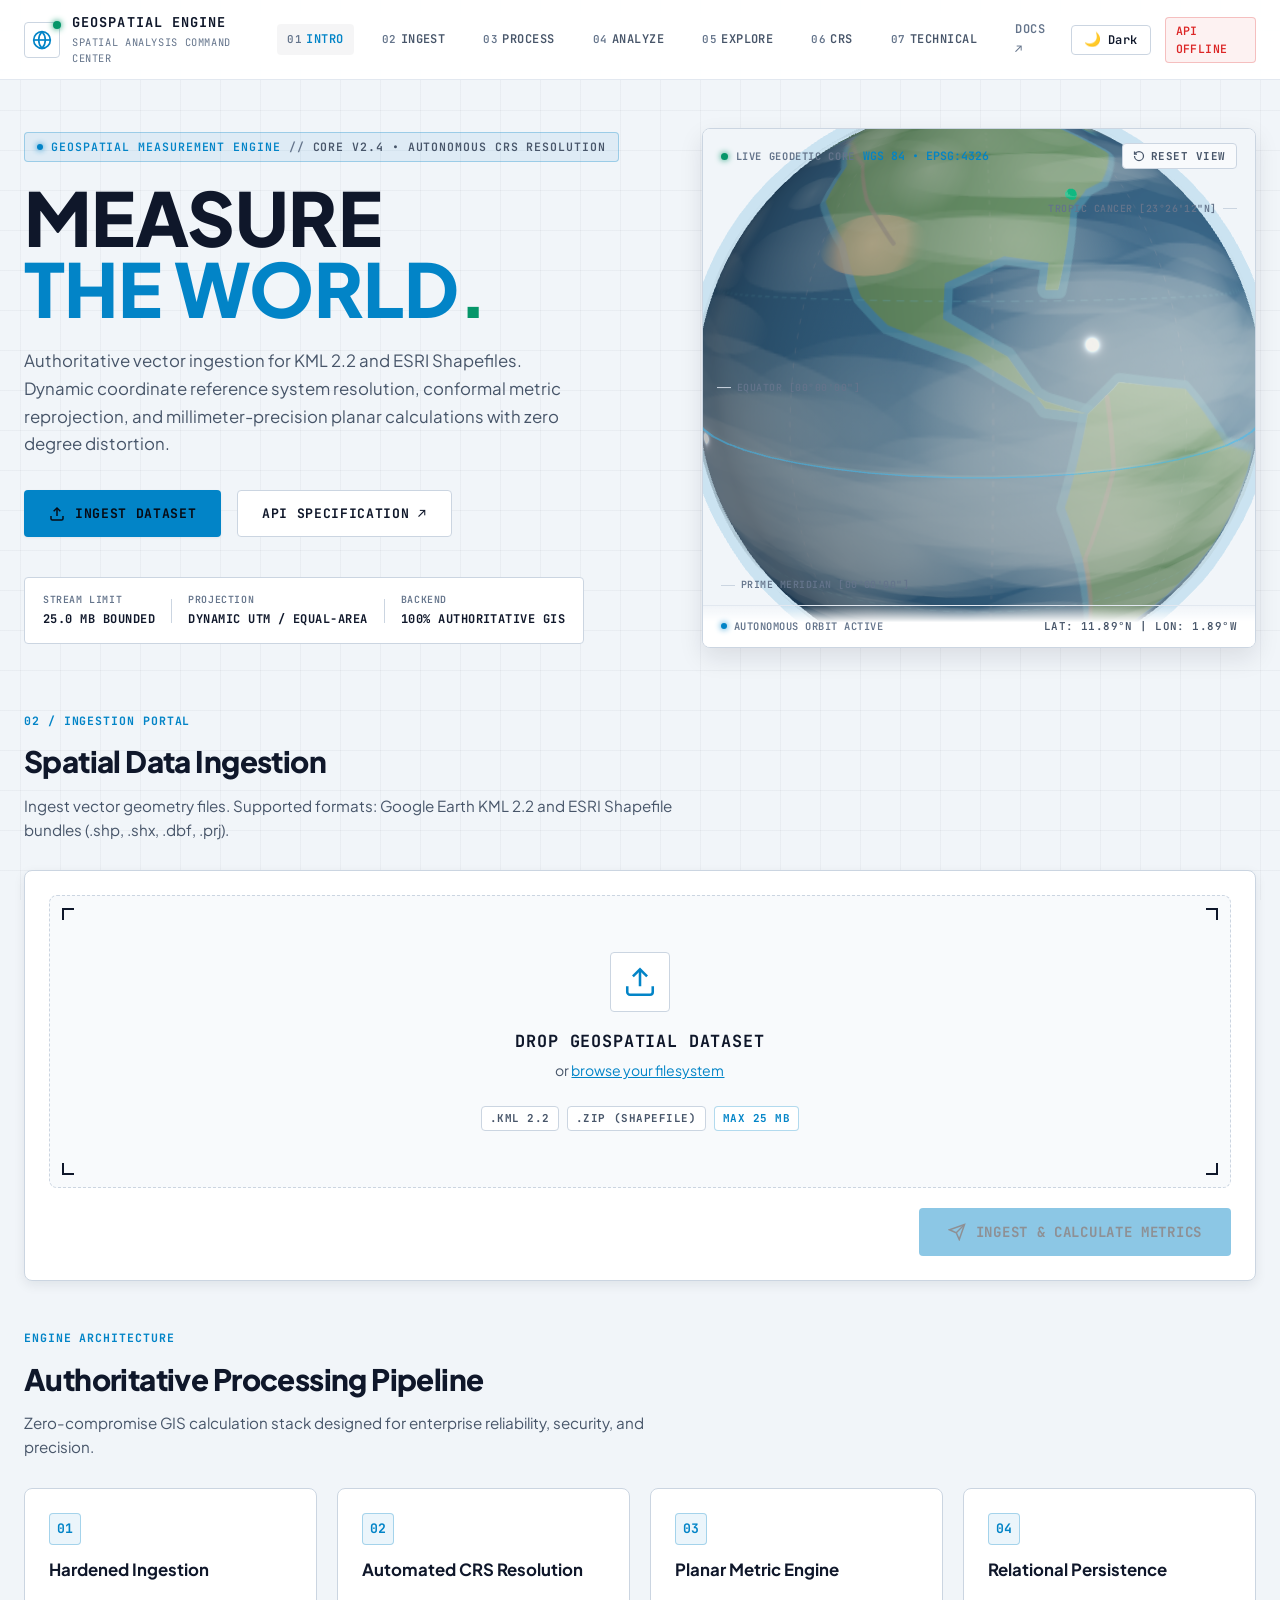
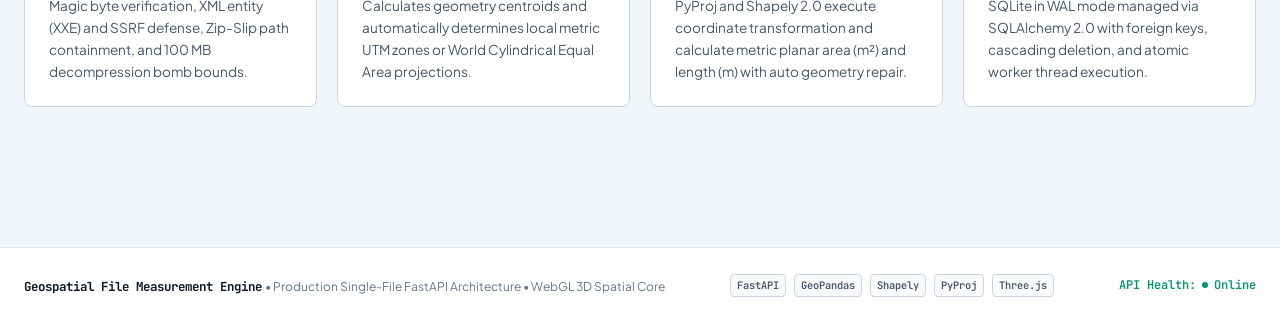
==== commit c32ad32a: "fix(security): complete phase 11 security audit and defensive hardening" ====
--- a/index.html
+++ b/index.html
@@ -12,6 +12,11 @@
   <link href="https://fonts.googleapis.com/css2?family=JetBrains+Mono:wght@400;500;600;700&family=Plus+Jakarta+Sans:wght@400;500;600;700;800&display=swap" rel="stylesheet">
 
   <link rel="stylesheet" href="styles.css">
+
+  <!-- Leaflet Map Engine & Proj4 Coordinate Reprojection (Offline Vendor Assets) -->
+  <link rel="stylesheet" href="./vendor/leaflet/leaflet.css">
+  <script src="./vendor/leaflet/leaflet.js"></script>
+  <script src="./vendor/proj4/proj4.js"></script>
 
   <!-- Import Map for Offline-Ready Three.js & OrbitControls -->
   <script type="importmap">
@@ -496,7 +501,7 @@
            ======================================================================= -->
       <section id="spatial-explorer-section" class="spatial-explorer-section">
         <div class="explorer-grid">
-          <!-- 2D/3D Interactive Vector Geometry Viewport (Section 11) -->
+          <!-- 2D/3D Interactive Vector Geometry & Map Viewport (Section 11) -->
           <div class="card geometry-canvas-card">
             <div class="canvas-header">
               <div class="canvas-header-left">
@@ -504,17 +509,38 @@
                 <h3 class="card-title">Spatial Data View</h3>
               </div>
               <div class="canvas-header-right">
+                <div class="basemap-pills" id="basemap-pills" role="radiogroup" aria-label="Select Basemap Layer">
+                  <button type="button" class="basemap-pill active" data-map="auto" id="pill-map-auto" title="Auto (Theme Default)">THEME</button>
+                  <button type="button" class="basemap-pill" data-map="streets" id="pill-map-streets" title="OpenStreetMap Streets">STREETS</button>
+                  <button type="button" class="basemap-pill" data-map="satellite" id="pill-map-satellite" title="Satellite Imagery">SATELLITE</button>
+                  <button type="button" class="basemap-pill" data-map="topo" id="pill-map-topo" title="Topographic Map">TOPO</button>
+                </div>
                 <span class="viewport-badge" id="geom-count-badge">0 Geometries</span>
               </div>
             </div>
 
-            <div class="geometry-canvas-wrapper">
-              <canvas id="geometry-canvas" class="geometry-canvas" width="600" height="420" aria-label="Extracted Feature Geometry 2D/3D Projection"></canvas>
+            <div class="geometry-canvas-wrapper" id="map-viewport-wrapper">
+              <div id="leaflet-map" class="leaflet-map-container" aria-label="Interactive Geospatial Map Viewport"></div>
+              <canvas id="geometry-canvas" class="geometry-canvas" width="600" height="420" style="display:none;" aria-hidden="true"></canvas>
+
               <div class="canvas-controls-overlay">
-                <button type="button" id="zoom-in-btn" class="viewport-ctrl-btn" aria-label="Zoom in">+</button>
-                <button type="button" id="zoom-out-btn" class="viewport-ctrl-btn" aria-label="Zoom out">&minus;</button>
-                <button type="button" id="zoom-fit-btn" class="viewport-ctrl-btn" aria-label="Reset zoom fit">FIT</button>
-              </div>
+                <button type="button" id="zoom-in-btn" class="viewport-ctrl-btn" aria-label="Zoom in" title="Zoom in">+</button>
+                <button type="button" id="zoom-out-btn" class="viewport-ctrl-btn" aria-label="Zoom out" title="Zoom out">&minus;</button>
+                <button type="button" id="zoom-fit-btn" class="viewport-ctrl-btn" aria-label="Reset zoom fit" title="Fit to Geometries">FIT</button>
+                <button type="button" id="clear-view-btn" class="viewport-ctrl-btn clear-ctrl-btn" aria-label="Clear map geometries" title="Clear Map Viewport">CLEAR</button>
+              </div>
+
+              <!-- Map Center & Telemetry HUD -->
+              <div class="map-coord-hud" id="map-coord-hud" aria-live="polite">
+                <span id="map-hud-coords">Center: 0.0000°, 0.0000°</span>
+                <span class="map-hud-sep">&bull;</span>
+                <span id="map-hud-zoom">Zoom 2</span>
+              </div>
+
+              <div class="map-empty-overlay" id="map-empty-overlay">
+                <span>Ingest a dataset to render vector geometry on the map.</span>
+              </div>
+
               <div class="canvas-legend">
                 <span class="legend-item"><span class="legend-dot poly-dot"></span> Polygon</span>
                 <span class="legend-item"><span class="legend-dot line-dot"></span> LineString</span>
@@ -522,7 +548,7 @@
               </div>
             </div>
             <div class="canvas-disclaimer">
-              Spatial viewport visualizes ingested geometries. Authoritative metric values derived strictly from backend.
+              Interactive map viewport visualizes ingested geometries over high-resolution geographic basemaps. Authoritative metric values derived strictly from backend.
             </div>
           </div>
 
--- a/styles.css
+++ b/styles.css
@@ -1500,6 +1500,46 @@
   justify-content: space-between;
   align-items: center;
   margin-bottom: 14px;
+  flex-wrap: wrap;
+  gap: 10px;
+}
+
+.canvas-header-right {
+  display: flex;
+  align-items: center;
+  gap: 10px;
+}
+
+.basemap-pills {
+  display: flex;
+  gap: 3px;
+  background-color: var(--surface-card);
+  border: 1px solid var(--border-card);
+  border-radius: var(--radius-sm);
+  padding: 2px;
+}
+
+.basemap-pill {
+  border: none;
+  background: transparent;
+  color: var(--text-muted);
+  font-family: var(--font-mono);
+  font-size: 0.62rem;
+  font-weight: 700;
+  padding: 3px 8px;
+  border-radius: 3px;
+  cursor: pointer;
+  transition: var(--transition-fast);
+}
+
+.basemap-pill:hover {
+  color: var(--text-main);
+}
+
+.basemap-pill.active {
+  background-color: var(--surface-card-elevated);
+  color: var(--accent-primary);
+  box-shadow: 0 1px 3px rgba(0, 0, 0, 0.2);
 }
 
 .viewport-badge {
@@ -1516,11 +1556,50 @@
 .geometry-canvas-wrapper {
   position: relative;
   width: 100%;
-  height: 380px;
+  height: 420px;
   background-color: var(--surface-card-elevated);
   border: 1px solid var(--border-card);
   border-radius: var(--radius-sm);
   overflow: hidden;
+}
+
+.leaflet-map-container {
+  width: 100%;
+  height: 100%;
+  position: absolute;
+  top: 0;
+  left: 0;
+  right: 0;
+  bottom: 0;
+  background-color: var(--surface-card-elevated);
+  z-index: 1;
+}
+
+/* Watermark-Free Dark Mode Tile Filter */
+.leaflet-map-dark .leaflet-tile {
+  filter: brightness(0.65) invert(1) contrast(2.6) hue-rotate(190deg) saturate(0.4) brightness(0.85);
+}
+
+/* Hide default leaflet zoom since we have custom controls overlay */
+.leaflet-control-zoom {
+  display: none !important;
+}
+
+.leaflet-control-attribution {
+  font-family: var(--font-mono) !important;
+  font-size: 0.58rem !important;
+  background: rgba(15, 23, 42, 0.75) !important;
+  color: var(--text-muted) !important;
+  border-top-left-radius: 4px;
+}
+
+[data-theme="light"] .leaflet-control-attribution {
+  background: rgba(255, 255, 255, 0.8) !important;
+  color: #64748b !important;
+}
+
+.leaflet-control-attribution a {
+  color: var(--accent-primary) !important;
 }
 
 .geometry-canvas {
@@ -1535,30 +1614,96 @@
   right: 10px;
   display: flex;
   flex-direction: column;
-  gap: 4px;
-  z-index: 5;
+  gap: 5px;
+  z-index: 10;
 }
 
 .viewport-ctrl-btn {
-  width: 28px;
+  min-width: 32px;
   height: 28px;
+  padding: 0 6px;
   background-color: var(--surface-card);
   border: 1px solid var(--border-card);
   border-radius: var(--radius-sm);
   color: var(--text-main);
   font-family: var(--font-mono);
-  font-size: 0.75rem;
+  font-size: 0.72rem;
   font-weight: 700;
   cursor: pointer;
   display: flex;
   align-items: center;
   justify-content: center;
   transition: var(--transition-fast);
+  box-shadow: 0 2px 6px rgba(0, 0, 0, 0.25);
 }
 
 .viewport-ctrl-btn:hover {
   color: var(--accent-primary);
   border-color: var(--accent-primary);
+  background-color: var(--surface-card-elevated);
+}
+
+.clear-ctrl-btn {
+  color: var(--accent-error, #f43f5e);
+  border-color: rgba(244, 63, 94, 0.35);
+}
+
+.clear-ctrl-btn:hover {
+  color: #fb7185;
+  border-color: #f43f5e;
+  background-color: rgba(244, 63, 94, 0.15);
+}
+
+.map-coord-hud {
+  position: absolute;
+  top: 10px;
+  left: 10px;
+  display: flex;
+  align-items: center;
+  gap: 6px;
+  background-color: rgba(15, 23, 42, 0.85);
+  backdrop-filter: blur(8px);
+  border: 1px solid var(--border-card);
+  border-radius: var(--radius-sm);
+  padding: 4px 10px;
+  font-family: var(--font-mono);
+  font-size: 0.65rem;
+  color: var(--text-secondary);
+  z-index: 10;
+  pointer-events: none;
+}
+
+[data-theme="light"] .map-coord-hud {
+  background-color: rgba(255, 255, 255, 0.9);
+}
+
+.map-hud-sep {
+  opacity: 0.4;
+}
+
+.map-empty-overlay {
+  position: absolute;
+  top: 0;
+  left: 0;
+  right: 0;
+  bottom: 0;
+  display: flex;
+  align-items: center;
+  justify-content: center;
+  background: rgba(10, 15, 28, 0.55);
+  backdrop-filter: blur(2px);
+  z-index: 5;
+  pointer-events: none;
+  font-family: var(--font-mono);
+  font-size: 0.78rem;
+  color: var(--text-secondary);
+  text-align: center;
+  padding: 20px;
+  transition: opacity 0.3s ease;
+}
+
+[data-theme="light"] .map-empty-overlay {
+  background: rgba(248, 250, 252, 0.55);
 }
 
 .canvas-legend {
@@ -1575,6 +1720,8 @@
   font-family: var(--font-mono);
   font-size: 0.65rem;
   color: var(--text-secondary);
+  z-index: 10;
+  box-shadow: 0 2px 6px rgba(0, 0, 0, 0.25);
 }
 
 .legend-item {
@@ -1592,6 +1739,132 @@
 .poly-dot { background-color: var(--accent-area); }
 .line-dot { background-color: var(--accent-length); }
 .point-dot { background-color: var(--accent-entities); }
+
+/* Custom Leaflet Tooltip & Popup Cards */
+.custom-leaflet-popup .leaflet-popup-content-wrapper {
+  background: rgba(15, 23, 42, 0.95);
+  backdrop-filter: blur(12px);
+  border: 1px solid var(--border-card);
+  border-radius: var(--radius-md);
+  box-shadow: 0 10px 25px -5px rgba(0, 0, 0, 0.5);
+  padding: 0;
+  color: var(--text-main);
+}
+
+[data-theme="light"] .custom-leaflet-popup .leaflet-popup-content-wrapper {
+  background: rgba(255, 255, 255, 0.98);
+  box-shadow: 0 10px 25px -5px rgba(0, 0, 0, 0.15);
+}
+
+.custom-leaflet-popup .leaflet-popup-tip {
+  background: rgba(15, 23, 42, 0.95);
+}
+
+[data-theme="light"] .custom-leaflet-popup .leaflet-popup-tip {
+  background: rgba(255, 255, 255, 0.98);
+}
+
+.custom-leaflet-popup .leaflet-popup-content {
+  margin: 12px 14px;
+  line-height: 1.4;
+}
+
+.map-popup-card {
+  min-width: 180px;
+  max-width: 260px;
+  font-family: var(--font-sans);
+}
+
+.map-popup-header {
+  display: flex;
+  align-items: center;
+  justify-content: space-between;
+  gap: 8px;
+  margin-bottom: 8px;
+  padding-bottom: 6px;
+  border-bottom: 1px solid var(--border-card);
+}
+
+.map-popup-type-badge {
+  font-family: var(--font-mono);
+  font-size: 0.62rem;
+  font-weight: 700;
+  padding: 2px 6px;
+  border-radius: 3px;
+  background-color: rgba(16, 185, 129, 0.15);
+  color: #10b981;
+  border: 1px solid rgba(16, 185, 129, 0.3);
+}
+
+.map-popup-type-badge.type-linestring {
+  background-color: rgba(245, 158, 11, 0.15);
+  color: #f59e0b;
+  border-color: rgba(245, 158, 11, 0.3);
+}
+
+.map-popup-type-badge.type-point {
+  background-color: rgba(99, 102, 241, 0.15);
+  color: #6366f1;
+  border-color: rgba(99, 102, 241, 0.3);
+}
+
+.map-popup-idx {
+  font-family: var(--font-mono);
+  font-size: 0.68rem;
+  font-weight: 600;
+  color: var(--text-muted);
+}
+
+.map-popup-metric-row {
+  display: flex;
+  align-items: center;
+  justify-content: space-between;
+  margin-bottom: 6px;
+  font-family: var(--font-mono);
+  font-size: 0.72rem;
+}
+
+.map-popup-metric-label {
+  color: var(--text-muted);
+}
+
+.map-popup-metric-val {
+  color: var(--accent-primary);
+  font-weight: 700;
+}
+
+.map-popup-props {
+  margin-top: 6px;
+  padding-top: 6px;
+  border-top: 1px dashed var(--border-card);
+  display: flex;
+  flex-direction: column;
+  gap: 3px;
+}
+
+.map-popup-prop-row {
+  display: flex;
+  justify-content: space-between;
+  gap: 8px;
+  font-size: 0.68rem;
+}
+
+.map-popup-prop-key {
+  color: var(--text-muted);
+  font-family: var(--font-mono);
+  overflow: hidden;
+  text-overflow: ellipsis;
+  white-space: nowrap;
+}
+
+.map-popup-prop-val {
+  color: var(--text-main);
+  font-weight: 500;
+  text-align: right;
+  overflow: hidden;
+  text-overflow: ellipsis;
+  white-space: nowrap;
+}
 
 .canvas-disclaimer {
   margin-top: 10px;
--- a/vendor/leaflet/leaflet.css
+++ b/vendor/leaflet/leaflet.css
@@ -0,0 +1,661 @@
+/* required styles */
+
+.leaflet-pane,
+.leaflet-tile,
+.leaflet-marker-icon,
+.leaflet-marker-shadow,
+.leaflet-tile-container,
+.leaflet-pane > svg,
+.leaflet-pane > canvas,
+.leaflet-zoom-box,
+.leaflet-image-layer,
+.leaflet-layer {
+	position: absolute;
+	left: 0;
+	top: 0;
+	}
+.leaflet-container {
+	overflow: hidden;
+	}
+.leaflet-tile,
+.leaflet-marker-icon,
+.leaflet-marker-shadow {
+	-webkit-user-select: none;
+	   -moz-user-select: none;
+	        user-select: none;
+	  -webkit-user-drag: none;
+	}
+/* Prevents IE11 from highlighting tiles in blue */
+.leaflet-tile::selection {
+	background: transparent;
+}
+/* Safari renders non-retina tile on retina better with this, but Chrome is worse */
+.leaflet-safari .leaflet-tile {
+	image-rendering: -webkit-optimize-contrast;
+	}
+/* hack that prevents hw layers "stretching" when loading new tiles */
+.leaflet-safari .leaflet-tile-container {
+	width: 1600px;
+	height: 1600px;
+	-webkit-transform-origin: 0 0;
+	}
+.leaflet-marker-icon,
+.leaflet-marker-shadow {
+	display: block;
+	}
+/* .leaflet-container svg: reset svg max-width decleration shipped in Joomla! (joomla.org) 3.x */
+/* .leaflet-container img: map is broken in FF if you have max-width: 100% on tiles */
+.leaflet-container .leaflet-overlay-pane svg {
+	max-width: none !important;
+	max-height: none !important;
+	}
+.leaflet-container .leaflet-marker-pane img,
+.leaflet-container .leaflet-shadow-pane img,
+.leaflet-container .leaflet-tile-pane img,
+.leaflet-container img.leaflet-image-layer,
+.leaflet-container .leaflet-tile {
+	max-width: none !important;
+	max-height: none !important;
+	width: auto;
+	padding: 0;
+	}
+
+.leaflet-container img.leaflet-tile {
+	/* See: https://bugs.chromium.org/p/chromium/issues/detail?id=600120 */
+	mix-blend-mode: plus-lighter;
+}
+
+.leaflet-container.leaflet-touch-zoom {
+	-ms-touch-action: pan-x pan-y;
+	touch-action: pan-x pan-y;
+	}
+.leaflet-container.leaflet-touch-drag {
+	-ms-touch-action: pinch-zoom;
+	/* Fallback for FF which doesn't support pinch-zoom */
+	touch-action: none;
+	touch-action: pinch-zoom;
+}
+.leaflet-container.leaflet-touch-drag.leaflet-touch-zoom {
+	-ms-touch-action: none;
+	touch-action: none;
+}
+.leaflet-container {
+	-webkit-tap-highlight-color: transparent;
+}
+.leaflet-container a {
+	-webkit-tap-highlight-color: rgba(51, 181, 229, 0.4);
+}
+.leaflet-tile {
+	filter: inherit;
+	visibility: hidden;
+	}
+.leaflet-tile-loaded {
+	visibility: inherit;
+	}
+.leaflet-zoom-box {
+	width: 0;
+	height: 0;
+	-moz-box-sizing: border-box;
+	     box-sizing: border-box;
+	z-index: 800;
+	}
+/* workaround for https://bugzilla.mozilla.org/show_bug.cgi?id=888319 */
+.leaflet-overlay-pane svg {
+	-moz-user-select: none;
+	}
+
+.leaflet-pane         { z-index: 400; }
+
+.leaflet-tile-pane    { z-index: 200; }
+.leaflet-overlay-pane { z-index: 400; }
+.leaflet-shadow-pane  { z-index: 500; }
+.leaflet-marker-pane  { z-index: 600; }
+.leaflet-tooltip-pane   { z-index: 650; }
+.leaflet-popup-pane   { z-index: 700; }
+
+.leaflet-map-pane canvas { z-index: 100; }
+.leaflet-map-pane svg    { z-index: 200; }
+
+.leaflet-vml-shape {
+	width: 1px;
+	height: 1px;
+	}
+.lvml {
+	behavior: url(#default#VML);
+	display: inline-block;
+	position: absolute;
+	}
+
+
+/* control positioning */
+
+.leaflet-control {
+	position: relative;
+	z-index: 800;
+	pointer-events: visiblePainted; /* IE 9-10 doesn't have auto */
+	pointer-events: auto;
+	}
+.leaflet-top,
+.leaflet-bottom {
+	position: absolute;
+	z-index: 1000;
+	pointer-events: none;
+	}
+.leaflet-top {
+	top: 0;
+	}
+.leaflet-right {
+	right: 0;
+	}
+.leaflet-bottom {
+	bottom: 0;
+	}
+.leaflet-left {
+	left: 0;
+	}
+.leaflet-control {
+	float: left;
+	clear: both;
+	}
+.leaflet-right .leaflet-control {
+	float: right;
+	}
+.leaflet-top .leaflet-control {
+	margin-top: 10px;
+	}
+.leaflet-bottom .leaflet-control {
+	margin-bottom: 10px;
+	}
+.leaflet-left .leaflet-control {
+	margin-left: 10px;
+	}
+.leaflet-right .leaflet-control {
+	margin-right: 10px;
+	}
+
+
+/* zoom and fade animations */
+
+.leaflet-fade-anim .leaflet-popup {
+	opacity: 0;
+	-webkit-transition: opacity 0.2s linear;
+	   -moz-transition: opacity 0.2s linear;
+	        transition: opacity 0.2s linear;
+	}
+.leaflet-fade-anim .leaflet-map-pane .leaflet-popup {
+	opacity: 1;
+	}
+.leaflet-zoom-animated {
+	-webkit-transform-origin: 0 0;
+	    -ms-transform-origin: 0 0;
+	        transform-origin: 0 0;
+	}
+svg.leaflet-zoom-animated {
+	will-change: transform;
+}
+
+.leaflet-zoom-anim .leaflet-zoom-animated {
+	-webkit-transition: -webkit-transform 0.25s cubic-bezier(0,0,0.25,1);
+	   -moz-transition:    -moz-transform 0.25s cubic-bezier(0,0,0.25,1);
+	        transition:         transform 0.25s cubic-bezier(0,0,0.25,1);
+	}
+.leaflet-zoom-anim .leaflet-tile,
+.leaflet-pan-anim .leaflet-tile {
+	-webkit-transition: none;
+	   -moz-transition: none;
+	        transition: none;
+	}
+
+.leaflet-zoom-anim .leaflet-zoom-hide {
+	visibility: hidden;
+	}
+
+
+/* cursors */
+
+.leaflet-interactive {
+	cursor: pointer;
+	}
+.leaflet-grab {
+	cursor: -webkit-grab;
+	cursor:    -moz-grab;
+	cursor:         grab;
+	}
+.leaflet-crosshair,
+.leaflet-crosshair .leaflet-interactive {
+	cursor: crosshair;
+	}
+.leaflet-popup-pane,
+.leaflet-control {
+	cursor: auto;
+	}
+.leaflet-dragging .leaflet-grab,
+.leaflet-dragging .leaflet-grab .leaflet-interactive,
+.leaflet-dragging .leaflet-marker-draggable {
+	cursor: move;
+	cursor: -webkit-grabbing;
+	cursor:    -moz-grabbing;
+	cursor:         grabbing;
+	}
+
+/* marker & overlays interactivity */
+.leaflet-marker-icon,
+.leaflet-marker-shadow,
+.leaflet-image-layer,
+.leaflet-pane > svg path,
+.leaflet-tile-container {
+	pointer-events: none;
+	}
+
+.leaflet-marker-icon.leaflet-interactive,
+.leaflet-image-layer.leaflet-interactive,
+.leaflet-pane > svg path.leaflet-interactive,
+svg.leaflet-image-layer.leaflet-interactive path {
+	pointer-events: visiblePainted; /* IE 9-10 doesn't have auto */
+	pointer-events: auto;
+	}
+
+/* visual tweaks */
+
+.leaflet-container {
+	background: #ddd;
+	outline-offset: 1px;
+	}
+.leaflet-container a {
+	color: #0078A8;
+	}
+.leaflet-zoom-box {
+	border: 2px dotted #38f;
+	background: rgba(255,255,255,0.5);
+	}
+
+
+/* general typography */
+.leaflet-container {
+	font-family: "Helvetica Neue", Arial, Helvetica, sans-serif;
+	font-size: 12px;
+	font-size: 0.75rem;
+	line-height: 1.5;
+	}
+
+
+/* general toolbar styles */
+
+.leaflet-bar {
+	box-shadow: 0 1px 5px rgba(0,0,0,0.65);
+	border-radius: 4px;
+	}
+.leaflet-bar a {
+	background-color: #fff;
+	border-bottom: 1px solid #ccc;
+	width: 26px;
+	height: 26px;
+	line-height: 26px;
+	display: block;
+	text-align: center;
+	text-decoration: none;
+	color: black;
+	}
+.leaflet-bar a,
+.leaflet-control-layers-toggle {
+	background-position: 50% 50%;
+	background-repeat: no-repeat;
+	display: block;
+	}
+.leaflet-bar a:hover,
+.leaflet-bar a:focus {
+	background-color: #f4f4f4;
+	}
+.leaflet-bar a:first-child {
+	border-top-left-radius: 4px;
+	border-top-right-radius: 4px;
+	}
+.leaflet-bar a:last-child {
+	border-bottom-left-radius: 4px;
+	border-bottom-right-radius: 4px;
+	border-bottom: none;
+	}
+.leaflet-bar a.leaflet-disabled {
+	cursor: default;
+	background-color: #f4f4f4;
+	color: #bbb;
+	}
+
+.leaflet-touch .leaflet-bar a {
+	width: 30px;
+	height: 30px;
+	line-height: 30px;
+	}
+.leaflet-touch .leaflet-bar a:first-child {
+	border-top-left-radius: 2px;
+	border-top-right-radius: 2px;
+	}
+.leaflet-touch .leaflet-bar a:last-child {
+	border-bottom-left-radius: 2px;
+	border-bottom-right-radius: 2px;
+	}
+
+/* zoom control */
+
+.leaflet-control-zoom-in,
+.leaflet-control-zoom-out {
+	font: bold 18px 'Lucida Console', Monaco, monospace;
+	text-indent: 1px;
+	}
+
+.leaflet-touch .leaflet-control-zoom-in, .leaflet-touch .leaflet-control-zoom-out  {
+	font-size: 22px;
+	}
+
+
+/* layers control */
+
+.leaflet-control-layers {
+	box-shadow: 0 1px 5px rgba(0,0,0,0.4);
+	background: #fff;
+	border-radius: 5px;
+	}
+.leaflet-control-layers-toggle {
+	background-image: url(images/layers.png);
+	width: 36px;
+	height: 36px;
+	}
+.leaflet-retina .leaflet-control-layers-toggle {
+	background-image: url(images/layers-2x.png);
+	background-size: 26px 26px;
+	}
+.leaflet-touch .leaflet-control-layers-toggle {
+	width: 44px;
+	height: 44px;
+	}
+.leaflet-control-layers .leaflet-control-layers-list,
+.leaflet-control-layers-expanded .leaflet-control-layers-toggle {
+	display: none;
+	}
+.leaflet-control-layers-expanded .leaflet-control-layers-list {
+	display: block;
+	position: relative;
+	}
+.leaflet-control-layers-expanded {
+	padding: 6px 10px 6px 6px;
+	color: #333;
+	background: #fff;
+	}
+.leaflet-control-layers-scrollbar {
+	overflow-y: scroll;
+	overflow-x: hidden;
+	padding-right: 5px;
+	}
+.leaflet-control-layers-selector {
+	margin-top: 2px;
+	position: relative;
+	top: 1px;
+	}
+.leaflet-control-layers label {
+	display: block;
+	font-size: 13px;
+	font-size: 1.08333em;
+	}
+.leaflet-control-layers-separator {
+	height: 0;
+	border-top: 1px solid #ddd;
+	margin: 5px -10px 5px -6px;
+	}
+
+/* Default icon URLs */
+.leaflet-default-icon-path { /* used only in path-guessing heuristic, see L.Icon.Default */
+	background-image: url(images/marker-icon.png);
+	}
+
+
+/* attribution and scale controls */
+
+.leaflet-container .leaflet-control-attribution {
+	background: #fff;
+	background: rgba(255, 255, 255, 0.8);
+	margin: 0;
+	}
+.leaflet-control-attribution,
+.leaflet-control-scale-line {
+	padding: 0 5px;
+	color: #333;
+	line-height: 1.4;
+	}
+.leaflet-control-attribution a {
+	text-decoration: none;
+	}
+.leaflet-control-attribution a:hover,
+.leaflet-control-attribution a:focus {
+	text-decoration: underline;
+	}
+.leaflet-attribution-flag {
+	display: inline !important;
+	vertical-align: baseline !important;
+	width: 1em;
+	height: 0.6669em;
+	}
+.leaflet-left .leaflet-control-scale {
+	margin-left: 5px;
+	}
+.leaflet-bottom .leaflet-control-scale {
+	margin-bottom: 5px;
+	}
+.leaflet-control-scale-line {
+	border: 2px solid #777;
+	border-top: none;
+	line-height: 1.1;
+	padding: 2px 5px 1px;
+	white-space: nowrap;
+	-moz-box-sizing: border-box;
+	     box-sizing: border-box;
+	background: rgba(255, 255, 255, 0.8);
+	text-shadow: 1px 1px #fff;
+	}
+.leaflet-control-scale-line:not(:first-child) {
+	border-top: 2px solid #777;
+	border-bottom: none;
+	margin-top: -2px;
+	}
+.leaflet-control-scale-line:not(:first-child):not(:last-child) {
+	border-bottom: 2px solid #777;
+	}
+
+.leaflet-touch .leaflet-control-attribution,
+.leaflet-touch .leaflet-control-layers,
+.leaflet-touch .leaflet-bar {
+	box-shadow: none;
+	}
+.leaflet-touch .leaflet-control-layers,
+.leaflet-touch .leaflet-bar {
+	border: 2px solid rgba(0,0,0,0.2);
+	background-clip: padding-box;
+	}
+
+
+/* popup */
+
+.leaflet-popup {
+	position: absolute;
+	text-align: center;
+	margin-bottom: 20px;
+	}
+.leaflet-popup-content-wrapper {
+	padding: 1px;
+	text-align: left;
+	border-radius: 12px;
+	}
+.leaflet-popup-content {
+	margin: 13px 24px 13px 20px;
+	line-height: 1.3;
+	font-size: 13px;
+	font-size: 1.08333em;
+	min-height: 1px;
+	}
+.leaflet-popup-content p {
+	margin: 17px 0;
+	margin: 1.3em 0;
+	}
+.leaflet-popup-tip-container {
+	width: 40px;
+	height: 20px;
+	position: absolute;
+	left: 50%;
+	margin-top: -1px;
+	margin-left: -20px;
+	overflow: hidden;
+	pointer-events: none;
+	}
+.leaflet-popup-tip {
+	width: 17px;
+	height: 17px;
+	padding: 1px;
+
+	margin: -10px auto 0;
+	pointer-events: auto;
+
+	-webkit-transform: rotate(45deg);
+	   -moz-transform: rotate(45deg);
+	    -ms-transform: rotate(45deg);
+	        transform: rotate(45deg);
+	}
+.leaflet-popup-content-wrapper,
+.leaflet-popup-tip {
+	background: white;
+	color: #333;
+	box-shadow: 0 3px 14px rgba(0,0,0,0.4);
+	}
+.leaflet-container a.leaflet-popup-close-button {
+	position: absolute;
+	top: 0;
+	right: 0;
+	border: none;
+	text-align: center;
+	width: 24px;
+	height: 24px;
+	font: 16px/24px Tahoma, Verdana, sans-serif;
+	color: #757575;
+	text-decoration: none;
+	background: transparent;
+	}
+.leaflet-container a.leaflet-popup-close-button:hover,
+.leaflet-container a.leaflet-popup-close-button:focus {
+	color: #585858;
+	}
+.leaflet-popup-scrolled {
+	overflow: auto;
+	}
+
+.leaflet-oldie .leaflet-popup-content-wrapper {
+	-ms-zoom: 1;
+	}
+.leaflet-oldie .leaflet-popup-tip {
+	width: 24px;
+	margin: 0 auto;
+
+	-ms-filter: "progid:DXImageTransform.Microsoft.Matrix(M11=0.70710678, M12=0.70710678, M21=-0.70710678, M22=0.70710678)";
+	filter: progid:DXImageTransform.Microsoft.Matrix(M11=0.70710678, M12=0.70710678, M21=-0.70710678, M22=0.70710678);
+	}
+
+.leaflet-oldie .leaflet-control-zoom,
+.leaflet-oldie .leaflet-control-layers,
+.leaflet-oldie .leaflet-popup-content-wrapper,
+.leaflet-oldie .leaflet-popup-tip {
+	border: 1px solid #999;
+	}
+
+
+/* div icon */
+
+.leaflet-div-icon {
+	background: #fff;
+	border: 1px solid #666;
+	}
+
+
+/* Tooltip */
+/* Base styles for the element that has a tooltip */
+.leaflet-tooltip {
+	position: absolute;
+	padding: 6px;
+	background-color: #fff;
+	border: 1px solid #fff;
+	border-radius: 3px;
+	color: #222;
+	white-space: nowrap;
+	-webkit-user-select: none;
+	-moz-user-select: none;
+	-ms-user-select: none;
+	user-select: none;
+	pointer-events: none;
+	box-shadow: 0 1px 3px rgba(0,0,0,0.4);
+	}
+.leaflet-tooltip.leaflet-interactive {
+	cursor: pointer;
+	pointer-events: auto;
+	}
+.leaflet-tooltip-top:before,
+.leaflet-tooltip-bottom:before,
+.leaflet-tooltip-left:before,
+.leaflet-tooltip-right:before {
+	position: absolute;
+	pointer-events: none;
+	border: 6px solid transparent;
+	background: transparent;
+	content: "";
+	}
+
+/* Directions */
+
+.leaflet-tooltip-bottom {
+	margin-top: 6px;
+}
+.leaflet-tooltip-top {
+	margin-top: -6px;
+}
+.leaflet-tooltip-bottom:before,
+.leaflet-tooltip-top:before {
+	left: 50%;
+	margin-left: -6px;
+	}
+.leaflet-tooltip-top:before {
+	bottom: 0;
+	margin-bottom: -12px;
+	border-top-color: #fff;
+	}
+.leaflet-tooltip-bottom:before {
+	top: 0;
+	margin-top: -12px;
+	margin-left: -6px;
+	border-bottom-color: #fff;
+	}
+.leaflet-tooltip-left {
+	margin-left: -6px;
+}
+.leaflet-tooltip-right {
+	margin-left: 6px;
+}
+.leaflet-tooltip-left:before,
+.leaflet-tooltip-right:before {
+	top: 50%;
+	margin-top: -6px;
+	}
+.leaflet-tooltip-left:before {
+	right: 0;
+	margin-right: -12px;
+	border-left-color: #fff;
+	}
+.leaflet-tooltip-right:before {
+	left: 0;
+	margin-left: -12px;
+	border-right-color: #fff;
+	}
+
+/* Printing */
+
+@media print {
+	/* Prevent printers from removing background-images of controls. */
+	.leaflet-control {
+		-webkit-print-color-adjust: exact;
+		print-color-adjust: exact;
+		}
+	}
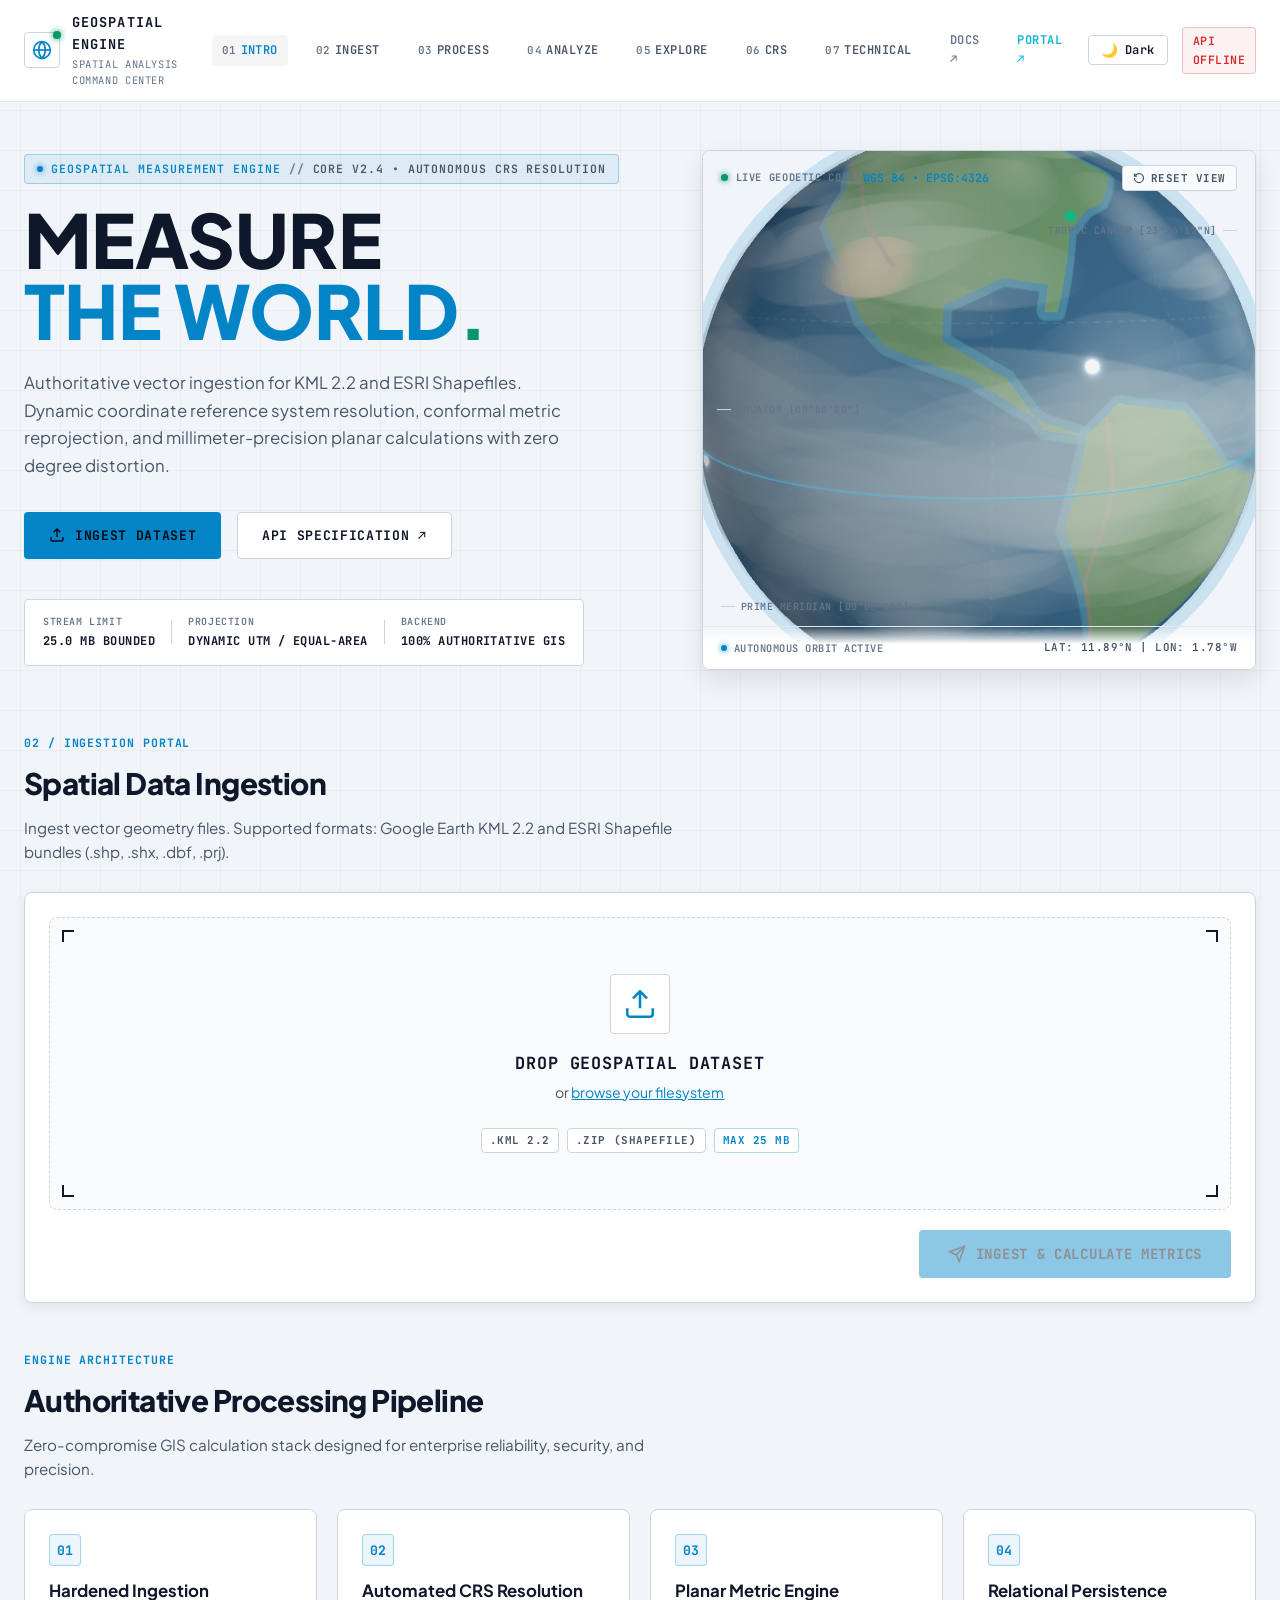
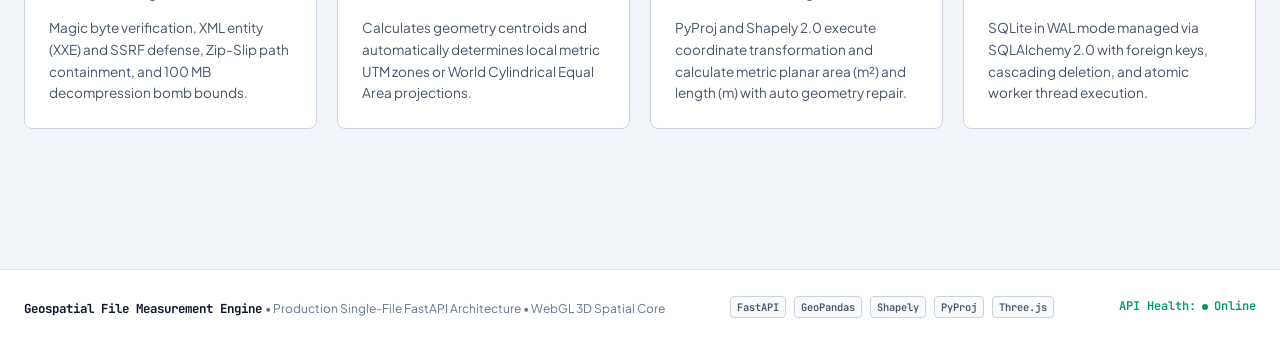
==== commit c088ef2a: "feat(platform): implement developer platform, tenant isolation, and api keys" ====
--- a/index.html
+++ b/index.html
@@ -60,6 +60,7 @@
         <a href="#crs-visualizer-section" class="nav-link"><span class="nav-num">06</span> CRS</a>
         <a href="#technical-tables-section" class="nav-link"><span class="nav-num">07</span> TECHNICAL</a>
         <a href="http://127.0.0.1:8000/docs" target="_blank" rel="noopener" class="nav-link doc-link">DOCS &nearr;</a>
+        <a href="http://127.0.0.1:8000/portal" target="_blank" rel="noopener" class="nav-link portal-link" id="nav-portal-link" style="color: var(--accent-cyan, #06b6d4); font-weight: 600;">PORTAL &nearr;</a>
       </nav>
 
       <div class="nav-controls">
